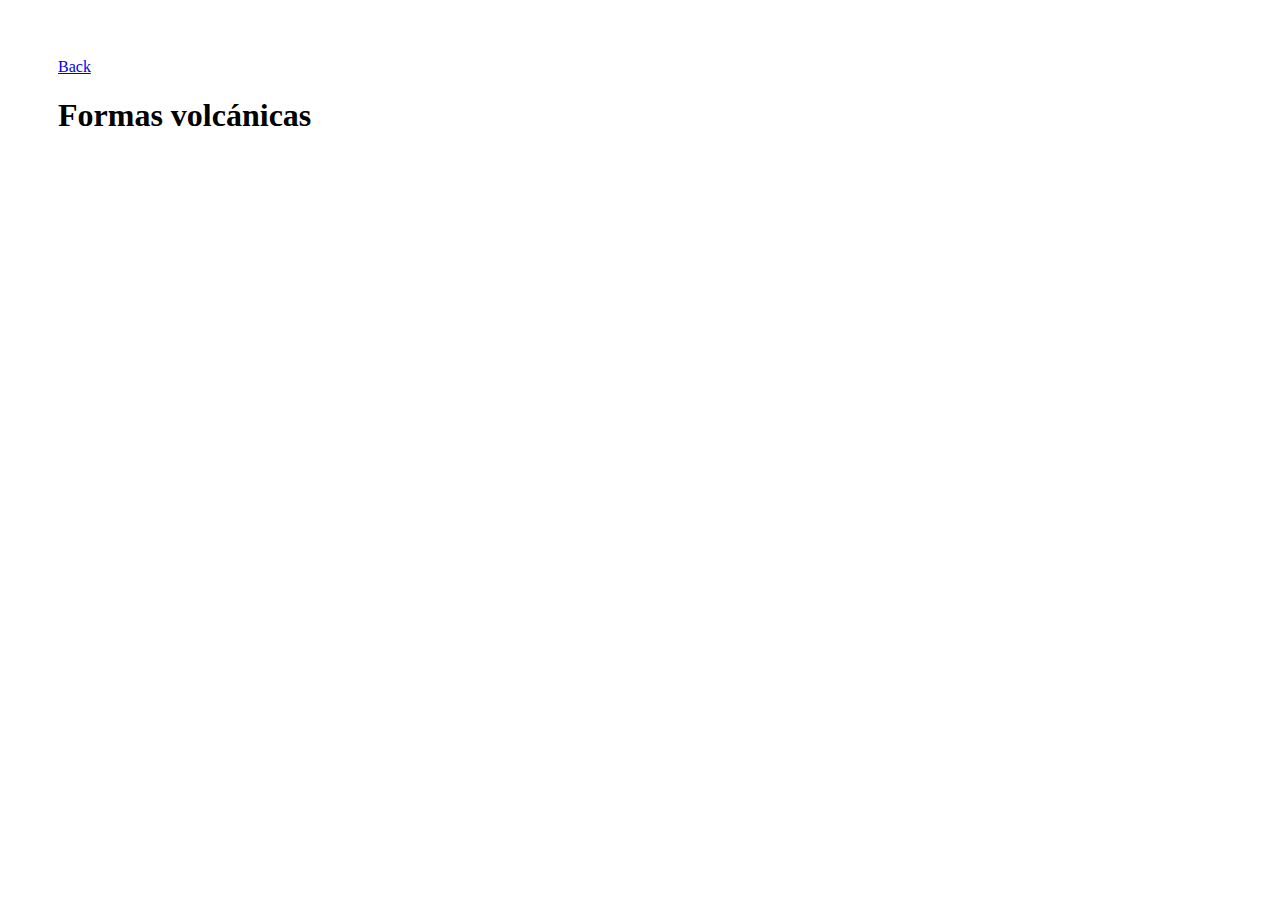
==== project/formas_volcanicas_relacionadas.html @ 85b9797c "Initial Project Upload" ====
<!DOCTYPE html>
<html lang="es">

<style>
    .general {
        padding: 50px;
    }
</style>

    <head class="general">
        <title>Volcanes Pablo Lario</title>
    </head>
    <body class="general">
        <a href="index.html">Back</a>
        <h1>Formas volcánicas</h1>
    </body>
</html>
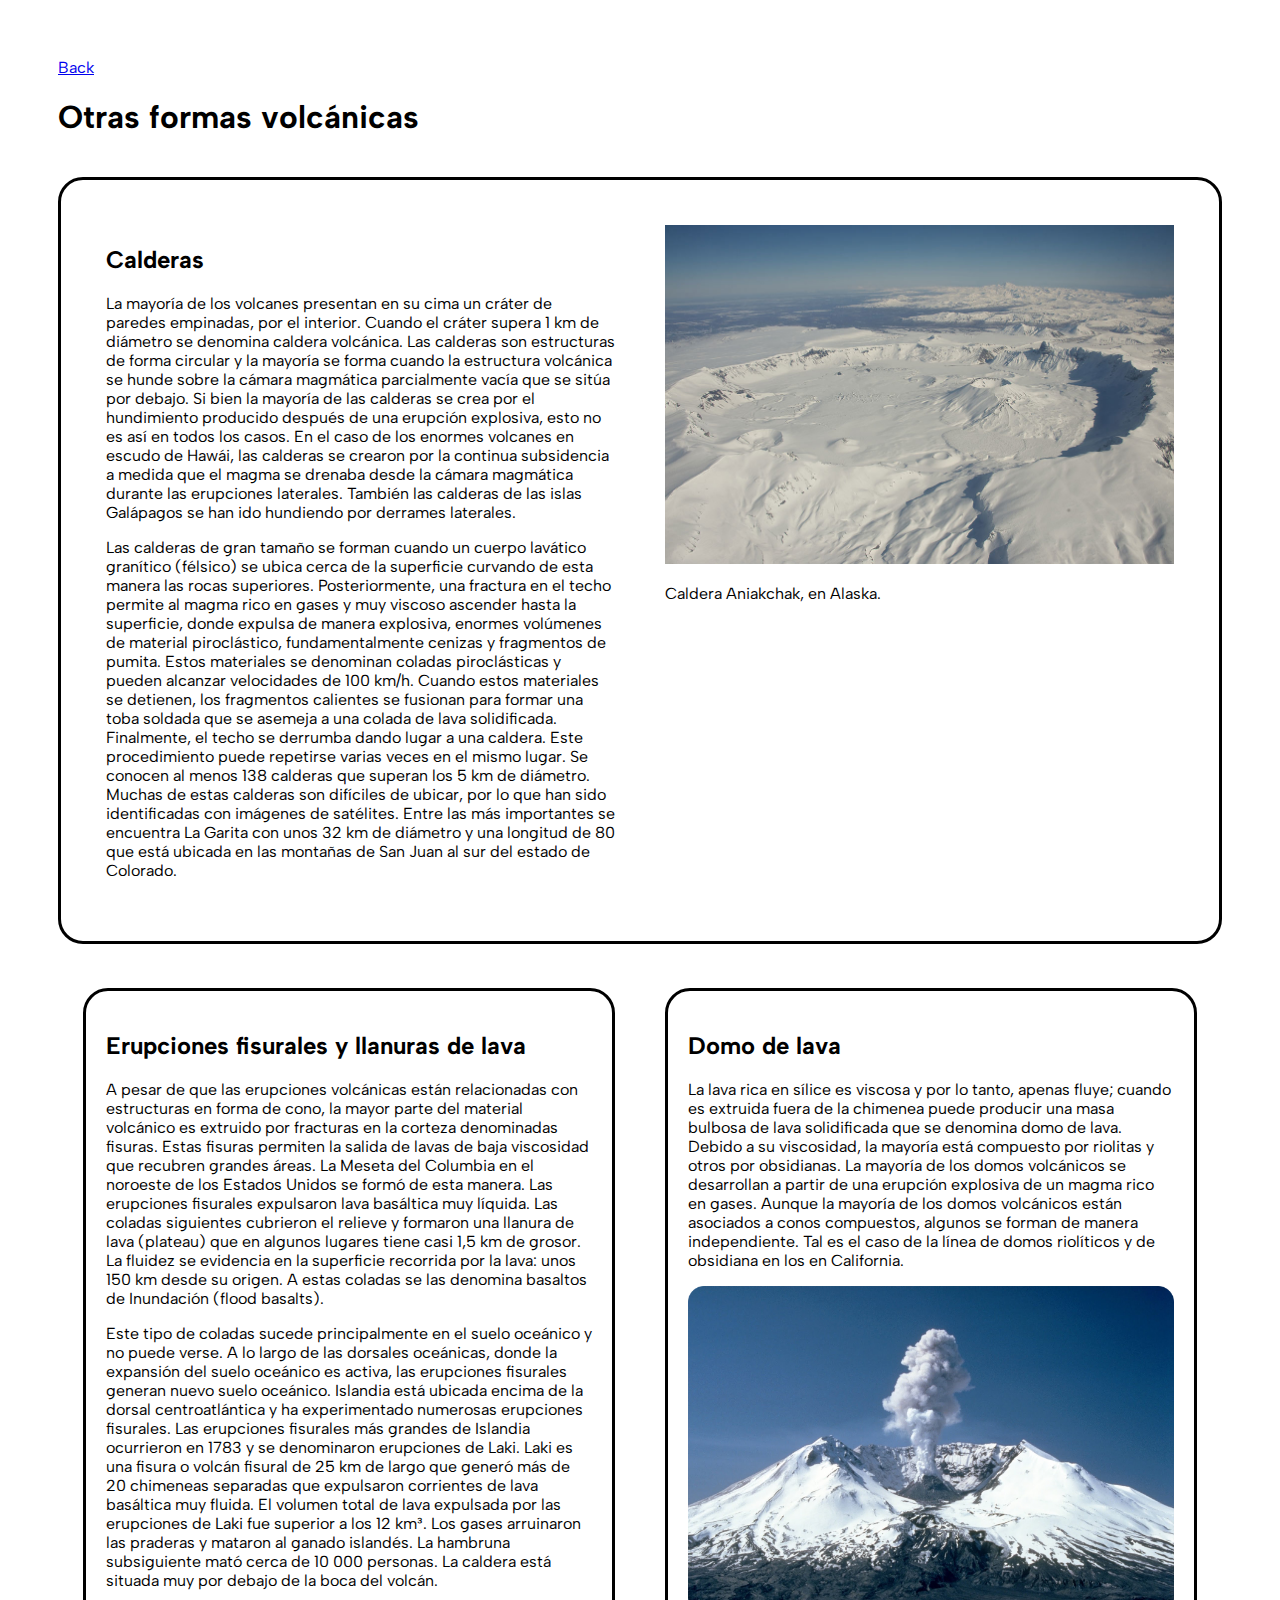
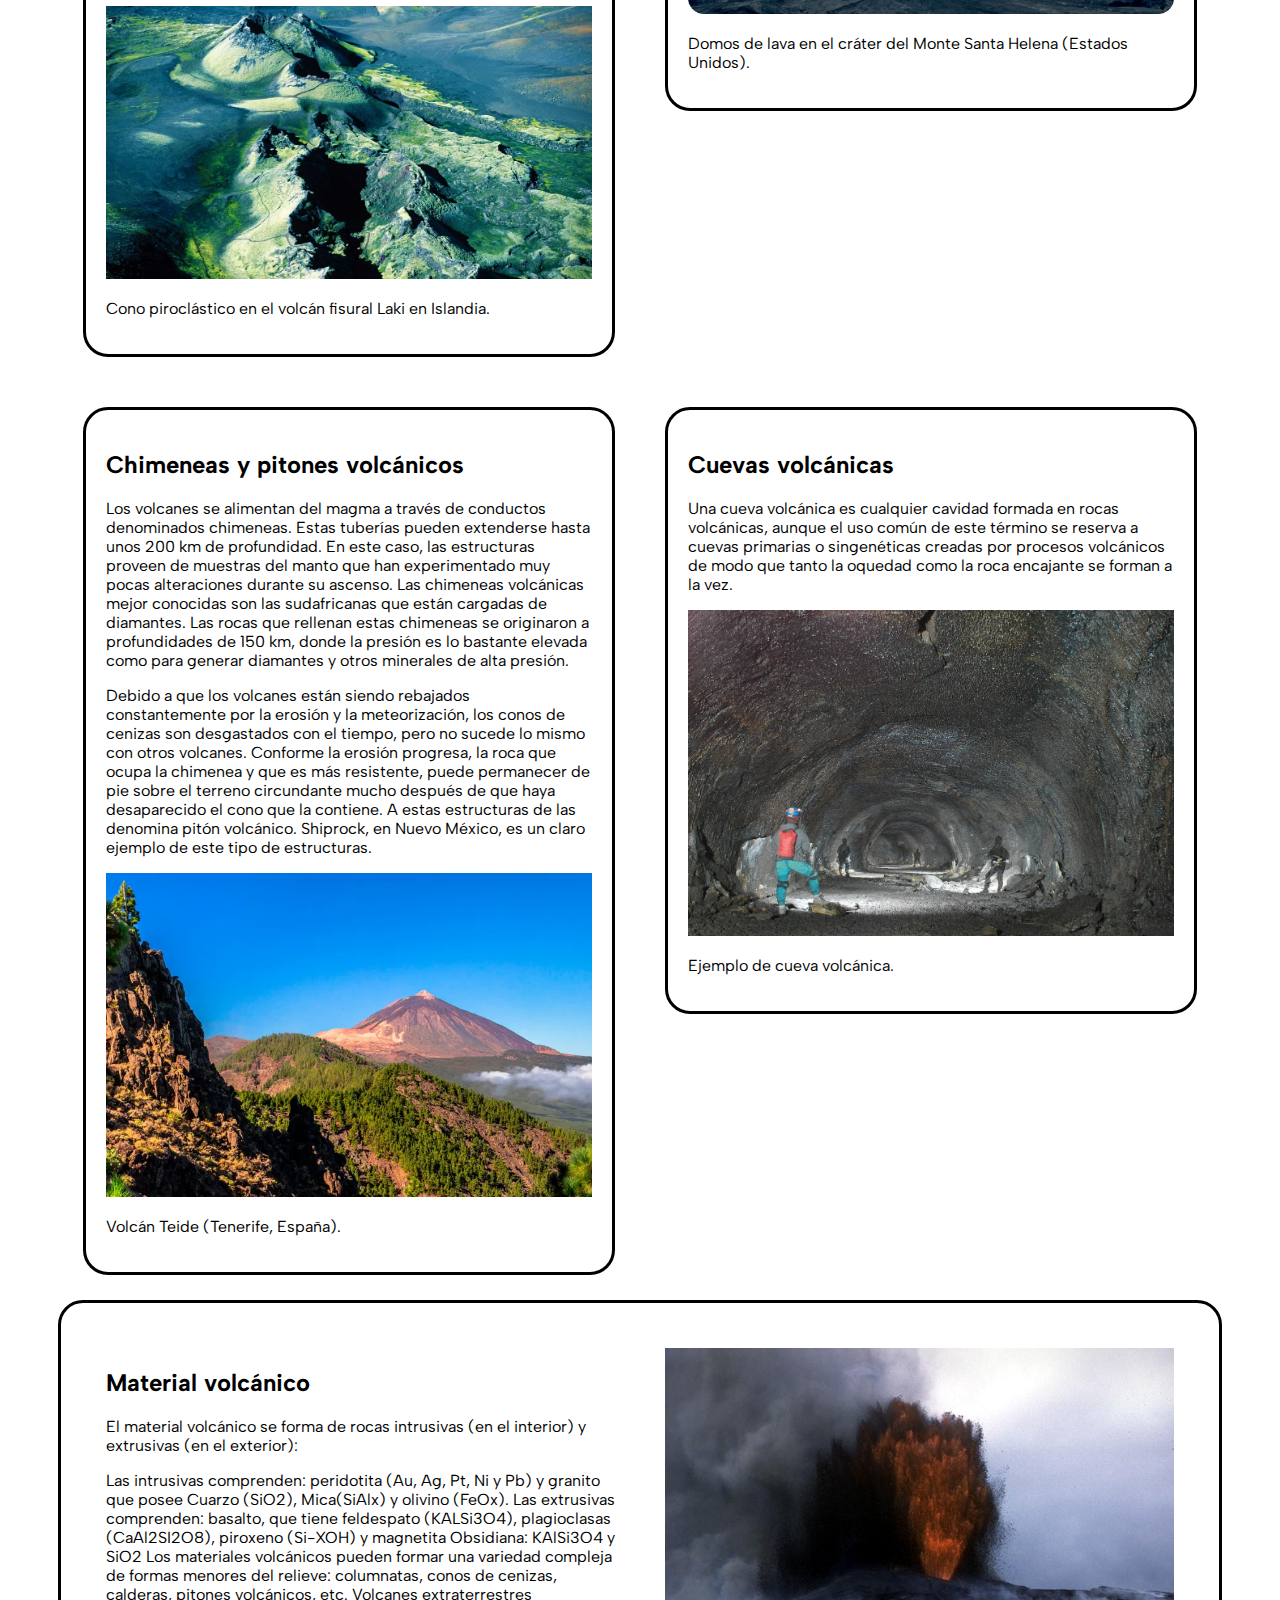
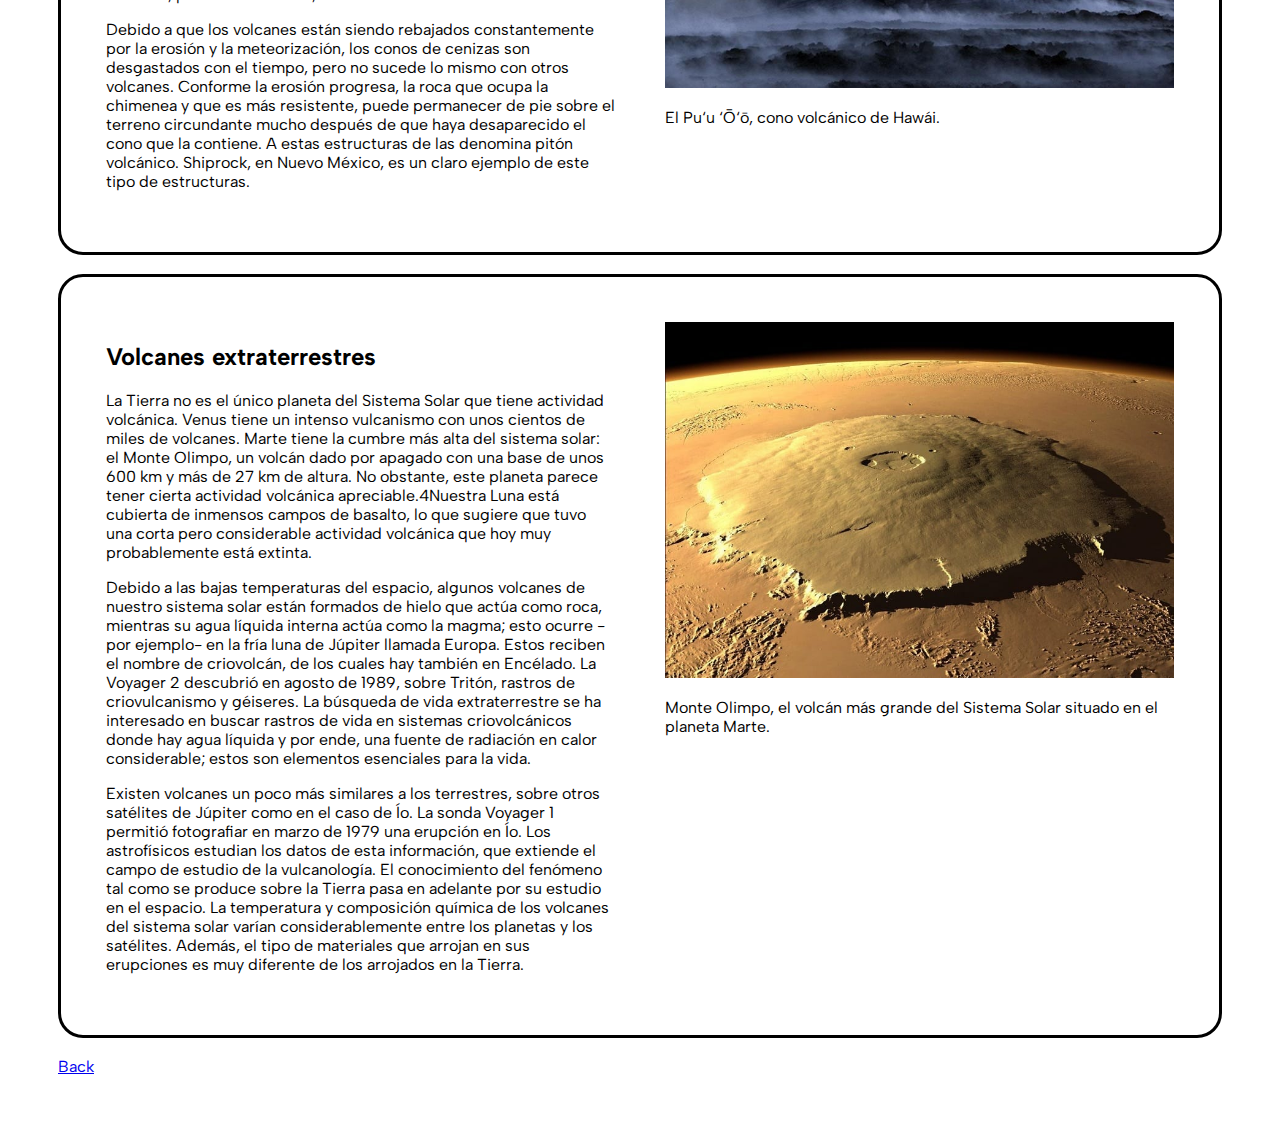
==== commit 9d5fce8c: "Adding borders and finishing" ====
--- a/project/formas_volcanicas_relacionadas.html
+++ b/project/formas_volcanicas_relacionadas.html
@@ -1,9 +1,47 @@
 <!DOCTYPE html>
 <html lang="es">
+<link href='https://fonts.googleapis.com/css?family=Albert Sans' rel='stylesheet'>
+<style>
 
-<style>
+    body {
+        font-family: 'Albert Sans';
+    }
+
+    * {
+        box-sizing: border-box;
+    }
+
+    .roundedSection {
+        border-style: solid;
+        border-radius: 25px;
+        padding: 20px;
+        width: 100%;
+        height: 100%;
+    }
+    
     .general {
         padding: 50px;
+    }
+
+    /* Creamos dos columnas */
+    .columnTwo {
+        float: left;
+        width: 50%;
+        padding: 25px;
+    }
+
+    /* Creamos tres columnas */
+    .columnThree {
+        float: left;
+        width: 33.33%;
+        padding: 25px;
+    }
+    
+    /* Eliminamos los floats después de las columnas */
+    .row:after {
+        content: "";
+        display: table;
+        clear: both;
     }
 </style>
 
@@ -12,6 +50,147 @@
     </head>
     <body class="general">
         <a href="index.html">Back</a>
-        <h1>Formas volcánicas</h1>
+        <h1>Otras formas volcánicas</h1>  
+        <br>
+        <section  class="roundedSection">
+            <div class="row">
+                <div class="columnTwo">
+                    <h2>Calderas</h2>
+                <p>
+                    La mayoría de los volcanes presentan en su cima un cráter de paredes empinadas, por el interior. Cuando el cráter supera 1 km de diámetro se denomina caldera volcánica.
+
+                    Las calderas son estructuras de forma circular y la mayoría se forma cuando la estructura volcánica se hunde sobre la cámara magmática parcialmente vacía que se sitúa por debajo. Si bien la mayoría de las calderas se crea por el hundimiento producido después de una erupción explosiva, esto no es así en todos los casos.
+                    
+                    En el caso de los enormes volcanes en escudo de Hawái, las calderas se crearon por la continua subsidencia a medida que el magma se drenaba desde la cámara magmática durante las erupciones laterales. También las calderas de las islas Galápagos se han ido hundiendo por derrames laterales.
+                </p>  
+                <p>
+                    Las calderas de gran tamaño se forman cuando un cuerpo lavático granítico (félsico) se ubica cerca de la superficie curvando de esta manera las rocas superiores. Posteriormente, una fractura en el techo permite al magma rico en gases y muy viscoso ascender hasta la superficie, donde expulsa de manera explosiva, enormes volúmenes de material piroclástico, fundamentalmente cenizas y fragmentos de pumita. Estos materiales se denominan coladas piroclásticas y pueden alcanzar velocidades de 100 km/h. Cuando estos materiales se detienen, los fragmentos calientes se fusionan para formar una toba soldada que se asemeja a una colada de lava solidificada. Finalmente, el techo se derrumba dando lugar a una caldera. Este procedimiento puede repetirse varias veces en el mismo lugar.
+                    
+                    Se conocen al menos 138 calderas que superan los 5 km de diámetro. Muchas de estas calderas son difíciles de ubicar, por lo que han sido identificadas con imágenes de satélites. Entre las más importantes se encuentra La Garita con unos 32 km de diámetro y una longitud de 80 que está ubicada en las montañas de San Juan al sur del estado de Colorado.
+                </p>
+                </div>
+                <div class="columnTwo">
+                    <img src="images/caldera_1.jpg" style="width:100%;height:100%">
+                    <p>Caldera Aniakchak, en Alaska.</p>
+                </div>
+            </div>
+        </section>
+        <br>
+        <section>
+            <div class="row">
+                <div class="columnTwo">
+                    <section class="roundedSection">
+                        <h2>Erupciones fisurales y llanuras de lava</h2>
+                        <p>
+                            A pesar de que las erupciones volcánicas están relacionadas con estructuras en forma de cono, la mayor parte del material volcánico es extruido por fracturas en la corteza denominadas fisuras. Estas fisuras permiten la salida de lavas de baja viscosidad que recubren grandes áreas. La Meseta del Columbia en el noroeste de los Estados Unidos se formó de esta manera. Las erupciones fisurales expulsaron lava basáltica muy líquida. Las coladas siguientes cubrieron el relieve y formaron una llanura de lava (plateau) que en algunos lugares tiene casi 1,5 km de grosor. La fluidez se evidencia en la superficie recorrida por la lava: unos 150 km desde su origen. A estas coladas se las denomina basaltos de Inundación (flood basalts).
+                        </p>
+                        <p>
+                            Este tipo de coladas sucede principalmente en el suelo oceánico y no puede verse. A lo largo de las dorsales oceánicas, donde la expansión del suelo oceánico es activa, las erupciones fisurales generan nuevo suelo oceánico. Islandia está ubicada encima de la dorsal centroatlántica y ha experimentado numerosas erupciones fisurales. Las erupciones fisurales más grandes de Islandia ocurrieron en 1783 y se denominaron erupciones de Laki. Laki es una fisura o volcán fisural de 25 km de largo que generó más de 20 chimeneas separadas que expulsaron corrientes de lava basáltica muy fluida. El volumen total de lava expulsada por las erupciones de Laki fue superior a los 12 km³. Los gases arruinaron las praderas y mataron al ganado islandés. La hambruna subsiguiente mató cerca de 10 000 personas. La caldera está situada muy por debajo de la boca del volcán.
+                        </p>
+                        <img src="images/cono_piroclástico.jpg " style="width:100%;height:100%">
+                        <p>
+                            Cono piroclástico en el volcán fisural Laki en Islandia.
+                        </p>
+                    </section>
+                </div>
+                <div class="columnTwo">
+                    <section class="roundedSection">
+                        <h2>Domo de lava</h2>
+                        <p>
+                            La lava rica en sílice es viscosa y por lo tanto, apenas fluye; cuando es extruida fuera de la chimenea puede producir una masa bulbosa de lava solidificada que se denomina domo de lava. Debido a su viscosidad, la mayoría está compuesto por riolitas y otros por obsidianas. La mayoría de los domos volcánicos se desarrollan a partir de una erupción explosiva de un magma rico en gases.
+                            Aunque la mayoría de los domos volcánicos están asociados a conos compuestos, algunos se forman de manera independiente. Tal es el caso de la línea de domos riolíticos y de obsidiana en los en California.
+                        </p>
+                        <img src="images/domo_lava_santa_helena.jpg" style="width:100%;height:100%">
+                        <p>
+                            Domos de lava en el cráter del Monte Santa Helena (Estados Unidos).
+                        </p>
+                    </section>
+                </div>
+            </div>
+        </section>
+        <section>
+            <div class="row">
+                <div class="columnTwo">
+                    <section class="roundedSection">
+                        <h2>Chimeneas y pitones volcánicos</h2>
+                        <p>
+                            Los volcanes se alimentan del magma a través de conductos denominados chimeneas. Estas tuberías pueden extenderse hasta unos 200 km de profundidad. En este caso, las estructuras proveen de muestras del manto que han experimentado muy pocas alteraciones durante su ascenso.
+                            Las chimeneas volcánicas mejor conocidas son las sudafricanas que están cargadas de diamantes. Las rocas que rellenan estas chimeneas se originaron a profundidades de 150 km, donde la presión es lo bastante elevada como para generar diamantes y otros minerales de alta presión.
+                        </p>
+                        <p>
+                            Debido a que los volcanes están siendo rebajados constantemente por la erosión y la meteorización, los conos de cenizas son desgastados con el tiempo, pero no sucede lo mismo con otros volcanes. Conforme la erosión progresa, la roca que ocupa la chimenea y que es más resistente, puede permanecer de pie sobre el terreno circundante mucho después de que haya desaparecido el cono que la contiene. A estas estructuras de las denomina pitón volcánico. Shiprock, en Nuevo México, es un claro ejemplo de este tipo de estructuras.
+                        </p>
+                        <img src="images/teide.jpg " style="width:100%;height:100%">
+                        <p>
+                            Volcán Teide (Tenerife, España).
+                        </p>
+                    </section>
+                </div>
+                <div class="columnTwo">
+                    <section class="roundedSection">
+                        <h2>Cuevas volcánicas</h2>
+                        <p>
+                            Una cueva volcánica es cualquier cavidad formada en rocas volcánicas, aunque el uso común de este término se reserva a cuevas primarias o singenéticas creadas por procesos volcánicos de modo que tanto la oquedad como la roca encajante se forman a la vez.
+                        </p>
+                        <img src="images/cueva_volcánica.jpg" style="width:100%;height:100%">
+                        <p>Ejemplo de cueva volcánica.</p>
+                    </section>
+                </div>
+            </div>
+        </section>
+        <section class="roundedSection">
+            <div class="row">
+                <div class="columnTwo">
+                    <h2>Material volcánico</h2>
+                    <p>
+                        El material volcánico se forma de rocas intrusivas (en el interior) y extrusivas (en el exterior):
+                    </p>
+                    <p>
+                        Las intrusivas comprenden: peridotita (Au, Ag, Pt, Ni y Pb) y granito que posee Cuarzo (SiO2), Mica(SiAlx) y olivino (FeOx).
+                        Las extrusivas comprenden: basalto, que tiene feldespato (KALSi3O4), plagioclasas (CaAl2SI2O8), piroxeno (Si-XOH) y magnetita Obsidiana: KAlSi3O4 y SiO2
+                        Los materiales volcánicos pueden formar una variedad compleja de formas menores del relieve: columnatas, conos de cenizas, calderas, pitones volcánicos, etc.
+                        Volcanes extraterrestres
+                    </p>
+                    <p>
+                        Debido a que los volcanes están siendo rebajados constantemente por la erosión y la meteorización, los conos de cenizas son desgastados con el tiempo, pero no sucede lo mismo con otros volcanes. Conforme la erosión progresa, la roca que ocupa la chimenea y que es más resistente, puede permanecer de pie sobre el terreno circundante mucho después de que haya desaparecido el cono que la contiene. A estas estructuras de las denomina pitón volcánico. Shiprock, en Nuevo México, es un claro ejemplo de este tipo de estructuras.
+                    </p>
+                </div>
+                <div class="columnTwo">
+                    <img src="images/cono_volcanico_hawai.jpg" style="width:100%;height:100%">
+                    <p>
+                        El Pu‘u ‘Ō‘ō, cono volcánico de Hawái.
+                    </p>
+                </div>
+            </div>
+        </section>
+        <br>
+        <section class="roundedSection">
+            <div class="row">
+                <div class="columnTwo">
+                    <h2>Volcanes extraterrestres</h2>
+                    <p>
+                        La Tierra no es el único planeta del Sistema Solar que tiene actividad volcánica. Venus tiene un intenso vulcanismo con unos cientos de miles de volcanes. Marte tiene la cumbre más alta del sistema solar: el Monte Olimpo, un volcán dado por apagado con una base de unos 600 km y más de 27 km de altura. No obstante, este planeta parece tener cierta actividad volcánica apreciable.4​
+
+                        Nuestra Luna está cubierta de inmensos campos de basalto, lo que sugiere que tuvo una corta pero considerable actividad volcánica que hoy muy probablemente está extinta.
+                    </p>
+                    <p>
+                        Debido a las bajas temperaturas del espacio, algunos volcanes de nuestro sistema solar están formados de hielo que actúa como roca, mientras su agua líquida interna actúa como la magma; esto ocurre -por ejemplo- en la fría luna de Júpiter llamada Europa. Estos reciben el nombre de criovolcán, de los cuales hay también en Encélado. La Voyager 2 descubrió en agosto de 1989, sobre Tritón, rastros de criovulcanismo y géiseres. La búsqueda de vida extraterrestre se ha interesado en buscar rastros de vida en sistemas criovolcánicos donde hay agua líquida y por ende, una fuente de radiación en calor considerable; estos son elementos esenciales para la vida.
+                    </p>
+                    <p>
+                        Existen volcanes un poco más similares a los terrestres, sobre otros satélites de Júpiter como en el caso de Ío. La sonda Voyager 1 permitió fotografiar en marzo de 1979 una erupción en Ío. Los astrofísicos estudian los datos de esta información, que extiende el campo de estudio de la vulcanología. El conocimiento del fenómeno tal como se produce sobre la Tierra pasa en adelante por su estudio en el espacio.
+                        
+                        La temperatura y composición química de los volcanes del sistema solar varían considerablemente entre los planetas y los satélites. Además, el tipo de materiales que arrojan en sus erupciones es muy diferente de los arrojados en la Tierra.</p>
+                    </p>
+                </div>
+                <div class="columnTwo">
+                    <img src="images/monte_olimpo.jpg" style="width:100%;height:100%">
+                    <p>
+                        Monte Olimpo, el volcán más grande del Sistema Solar situado en el planeta Marte.
+                    </p>
+                </div>
+            </div>
+        </section>
+        <br>
+        <a href="index.html">Back</a>
     </body>
 </html>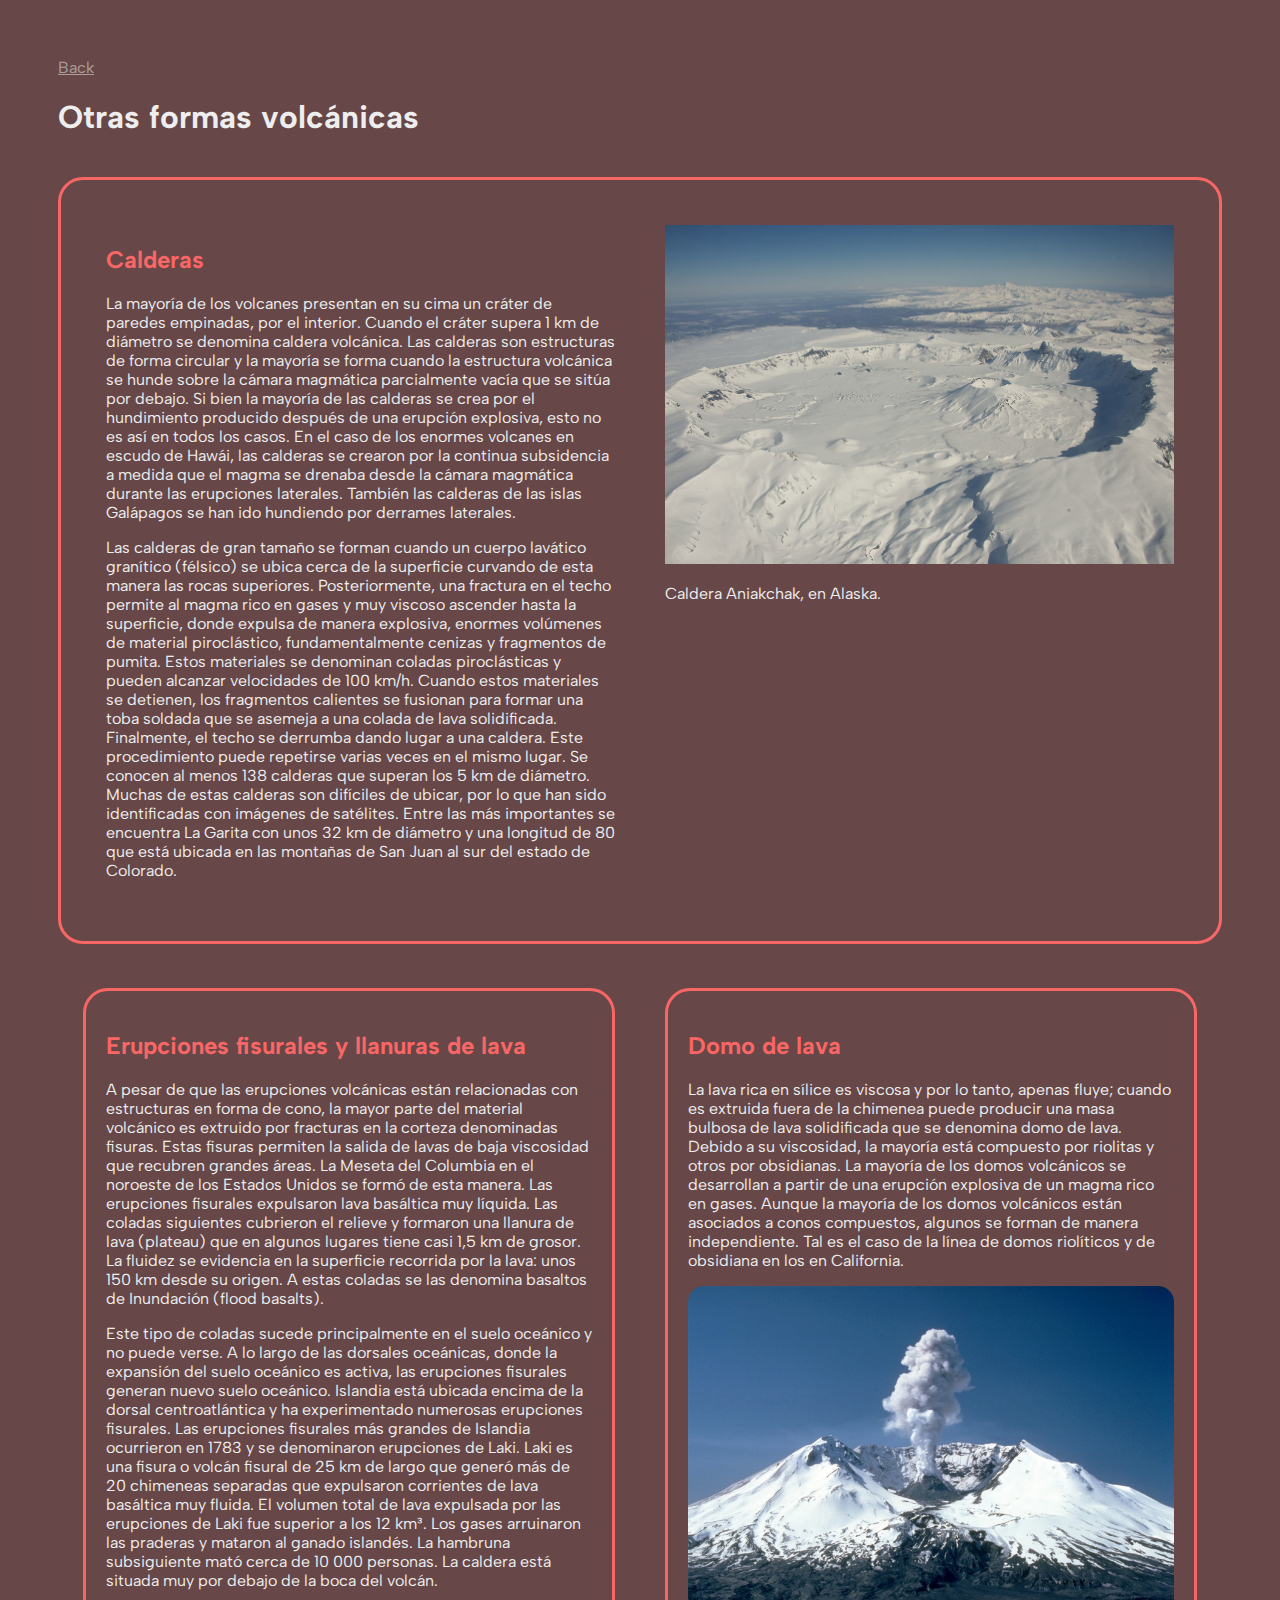
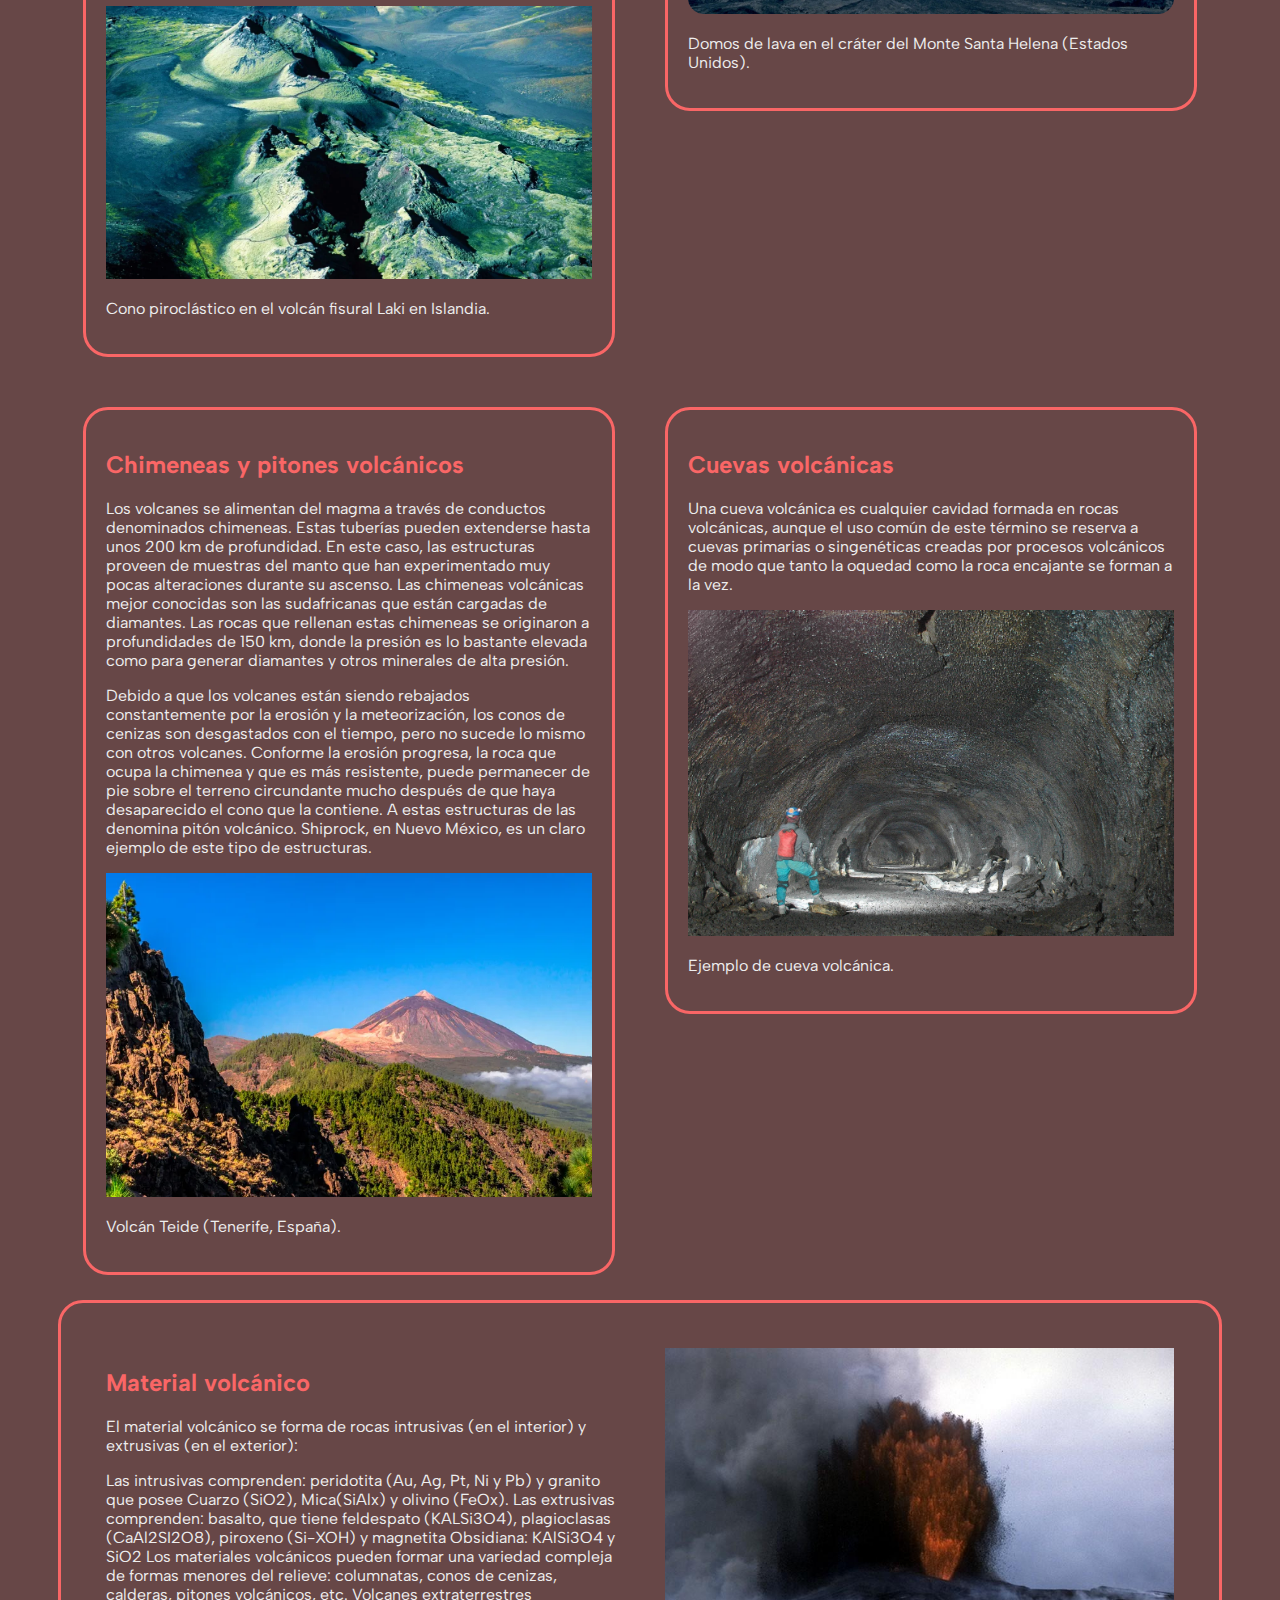
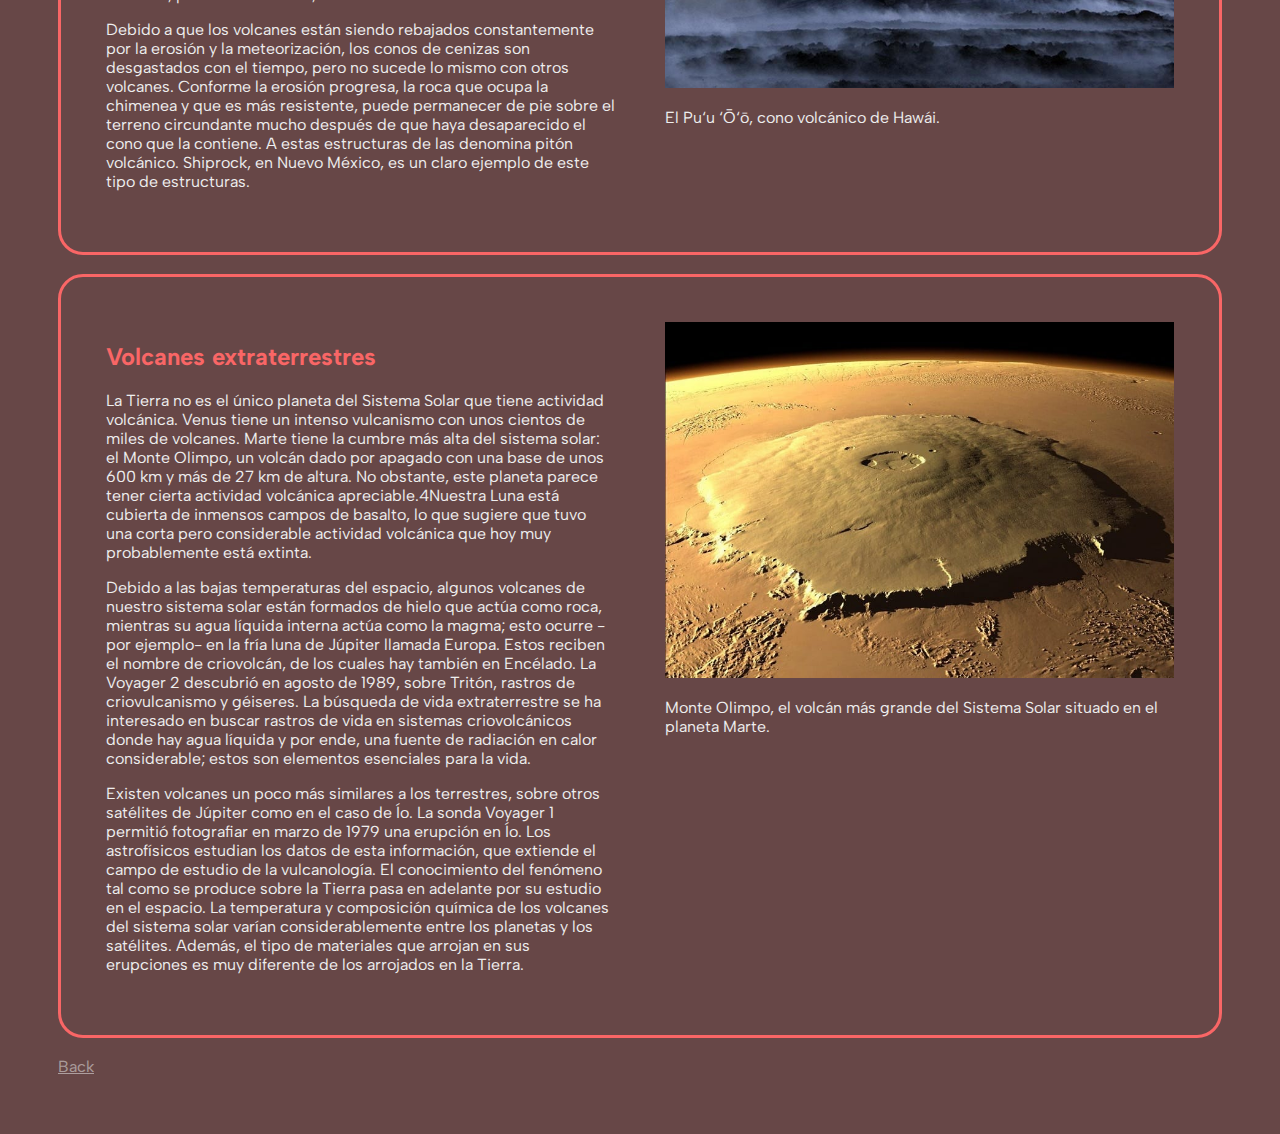
==== commit 1d4ad044: "Adding colors" ====
--- a/project/formas_volcanicas_relacionadas.html
+++ b/project/formas_volcanicas_relacionadas.html
@@ -5,6 +5,7 @@
 
     body {
         font-family: 'Albert Sans';
+        color: #EEEEEE;
     }
 
     * {
@@ -17,10 +18,12 @@
         padding: 20px;
         width: 100%;
         height: 100%;
+        color:  #F96666;
     }
     
     .general {
         padding: 50px;
+        background-color: #674747;
     }
 
     /* Creamos dos columnas */
@@ -49,21 +52,21 @@
         <title>Volcanes Pablo Lario</title>
     </head>
     <body class="general">
-        <a href="index.html">Back</a>
+        <a href="index.html" style="color:#eeeeee85">Back</a>
         <h1>Otras formas volcánicas</h1>  
         <br>
         <section  class="roundedSection">
             <div class="row">
                 <div class="columnTwo">
-                    <h2>Calderas</h2>
-                <p>
+                <h2>Calderas</h2>
+                <p style="color:#EEEEEE">
                     La mayoría de los volcanes presentan en su cima un cráter de paredes empinadas, por el interior. Cuando el cráter supera 1 km de diámetro se denomina caldera volcánica.
 
                     Las calderas son estructuras de forma circular y la mayoría se forma cuando la estructura volcánica se hunde sobre la cámara magmática parcialmente vacía que se sitúa por debajo. Si bien la mayoría de las calderas se crea por el hundimiento producido después de una erupción explosiva, esto no es así en todos los casos.
                     
                     En el caso de los enormes volcanes en escudo de Hawái, las calderas se crearon por la continua subsidencia a medida que el magma se drenaba desde la cámara magmática durante las erupciones laterales. También las calderas de las islas Galápagos se han ido hundiendo por derrames laterales.
                 </p>  
-                <p>
+                <p style="color:#EEEEEE">
                     Las calderas de gran tamaño se forman cuando un cuerpo lavático granítico (félsico) se ubica cerca de la superficie curvando de esta manera las rocas superiores. Posteriormente, una fractura en el techo permite al magma rico en gases y muy viscoso ascender hasta la superficie, donde expulsa de manera explosiva, enormes volúmenes de material piroclástico, fundamentalmente cenizas y fragmentos de pumita. Estos materiales se denominan coladas piroclásticas y pueden alcanzar velocidades de 100 km/h. Cuando estos materiales se detienen, los fragmentos calientes se fusionan para formar una toba soldada que se asemeja a una colada de lava solidificada. Finalmente, el techo se derrumba dando lugar a una caldera. Este procedimiento puede repetirse varias veces en el mismo lugar.
                     
                     Se conocen al menos 138 calderas que superan los 5 km de diámetro. Muchas de estas calderas son difíciles de ubicar, por lo que han sido identificadas con imágenes de satélites. Entre las más importantes se encuentra La Garita con unos 32 km de diámetro y una longitud de 80 que está ubicada en las montañas de San Juan al sur del estado de Colorado.
@@ -71,7 +74,7 @@
                 </div>
                 <div class="columnTwo">
                     <img src="images/caldera_1.jpg" style="width:100%;height:100%">
-                    <p>Caldera Aniakchak, en Alaska.</p>
+                    <p style="color:#EEEEEE">Caldera Aniakchak, en Alaska.</p>
                 </div>
             </div>
         </section>
@@ -81,14 +84,14 @@
                 <div class="columnTwo">
                     <section class="roundedSection">
                         <h2>Erupciones fisurales y llanuras de lava</h2>
-                        <p>
+                        <p style="color:#EEEEEE">
                             A pesar de que las erupciones volcánicas están relacionadas con estructuras en forma de cono, la mayor parte del material volcánico es extruido por fracturas en la corteza denominadas fisuras. Estas fisuras permiten la salida de lavas de baja viscosidad que recubren grandes áreas. La Meseta del Columbia en el noroeste de los Estados Unidos se formó de esta manera. Las erupciones fisurales expulsaron lava basáltica muy líquida. Las coladas siguientes cubrieron el relieve y formaron una llanura de lava (plateau) que en algunos lugares tiene casi 1,5 km de grosor. La fluidez se evidencia en la superficie recorrida por la lava: unos 150 km desde su origen. A estas coladas se las denomina basaltos de Inundación (flood basalts).
                         </p>
-                        <p>
+                        <p style="color:#EEEEEE">
                             Este tipo de coladas sucede principalmente en el suelo oceánico y no puede verse. A lo largo de las dorsales oceánicas, donde la expansión del suelo oceánico es activa, las erupciones fisurales generan nuevo suelo oceánico. Islandia está ubicada encima de la dorsal centroatlántica y ha experimentado numerosas erupciones fisurales. Las erupciones fisurales más grandes de Islandia ocurrieron en 1783 y se denominaron erupciones de Laki. Laki es una fisura o volcán fisural de 25 km de largo que generó más de 20 chimeneas separadas que expulsaron corrientes de lava basáltica muy fluida. El volumen total de lava expulsada por las erupciones de Laki fue superior a los 12 km³. Los gases arruinaron las praderas y mataron al ganado islandés. La hambruna subsiguiente mató cerca de 10 000 personas. La caldera está situada muy por debajo de la boca del volcán.
                         </p>
                         <img src="images/cono_piroclástico.jpg " style="width:100%;height:100%">
-                        <p>
+                        <p style="color:#EEEEEE">
                             Cono piroclástico en el volcán fisural Laki en Islandia.
                         </p>
                     </section>
@@ -96,12 +99,12 @@
                 <div class="columnTwo">
                     <section class="roundedSection">
                         <h2>Domo de lava</h2>
-                        <p>
+                        <p style="color:#EEEEEE">
                             La lava rica en sílice es viscosa y por lo tanto, apenas fluye; cuando es extruida fuera de la chimenea puede producir una masa bulbosa de lava solidificada que se denomina domo de lava. Debido a su viscosidad, la mayoría está compuesto por riolitas y otros por obsidianas. La mayoría de los domos volcánicos se desarrollan a partir de una erupción explosiva de un magma rico en gases.
                             Aunque la mayoría de los domos volcánicos están asociados a conos compuestos, algunos se forman de manera independiente. Tal es el caso de la línea de domos riolíticos y de obsidiana en los en California.
                         </p>
                         <img src="images/domo_lava_santa_helena.jpg" style="width:100%;height:100%">
-                        <p>
+                        <p style="color:#EEEEEE">
                             Domos de lava en el cráter del Monte Santa Helena (Estados Unidos).
                         </p>
                     </section>
@@ -113,15 +116,15 @@
                 <div class="columnTwo">
                     <section class="roundedSection">
                         <h2>Chimeneas y pitones volcánicos</h2>
-                        <p>
+                        <p style="color:#EEEEEE">
                             Los volcanes se alimentan del magma a través de conductos denominados chimeneas. Estas tuberías pueden extenderse hasta unos 200 km de profundidad. En este caso, las estructuras proveen de muestras del manto que han experimentado muy pocas alteraciones durante su ascenso.
                             Las chimeneas volcánicas mejor conocidas son las sudafricanas que están cargadas de diamantes. Las rocas que rellenan estas chimeneas se originaron a profundidades de 150 km, donde la presión es lo bastante elevada como para generar diamantes y otros minerales de alta presión.
                         </p>
-                        <p>
+                        <p style="color:#EEEEEE">
                             Debido a que los volcanes están siendo rebajados constantemente por la erosión y la meteorización, los conos de cenizas son desgastados con el tiempo, pero no sucede lo mismo con otros volcanes. Conforme la erosión progresa, la roca que ocupa la chimenea y que es más resistente, puede permanecer de pie sobre el terreno circundante mucho después de que haya desaparecido el cono que la contiene. A estas estructuras de las denomina pitón volcánico. Shiprock, en Nuevo México, es un claro ejemplo de este tipo de estructuras.
                         </p>
                         <img src="images/teide.jpg " style="width:100%;height:100%">
-                        <p>
+                        <p style="color:#EEEEEE">
                             Volcán Teide (Tenerife, España).
                         </p>
                     </section>
@@ -129,11 +132,11 @@
                 <div class="columnTwo">
                     <section class="roundedSection">
                         <h2>Cuevas volcánicas</h2>
-                        <p>
+                        <p style="color:#EEEEEE">
                             Una cueva volcánica es cualquier cavidad formada en rocas volcánicas, aunque el uso común de este término se reserva a cuevas primarias o singenéticas creadas por procesos volcánicos de modo que tanto la oquedad como la roca encajante se forman a la vez.
                         </p>
                         <img src="images/cueva_volcánica.jpg" style="width:100%;height:100%">
-                        <p>Ejemplo de cueva volcánica.</p>
+                        <p style="color:#EEEEEE">Ejemplo de cueva volcánica.</p>
                     </section>
                 </div>
             </div>
@@ -142,22 +145,22 @@
             <div class="row">
                 <div class="columnTwo">
                     <h2>Material volcánico</h2>
-                    <p>
+                    <p style="color:#EEEEEE">
                         El material volcánico se forma de rocas intrusivas (en el interior) y extrusivas (en el exterior):
                     </p>
-                    <p>
+                    <p style="color:#EEEEEE">
                         Las intrusivas comprenden: peridotita (Au, Ag, Pt, Ni y Pb) y granito que posee Cuarzo (SiO2), Mica(SiAlx) y olivino (FeOx).
                         Las extrusivas comprenden: basalto, que tiene feldespato (KALSi3O4), plagioclasas (CaAl2SI2O8), piroxeno (Si-XOH) y magnetita Obsidiana: KAlSi3O4 y SiO2
                         Los materiales volcánicos pueden formar una variedad compleja de formas menores del relieve: columnatas, conos de cenizas, calderas, pitones volcánicos, etc.
                         Volcanes extraterrestres
                     </p>
-                    <p>
+                    <p style="color:#EEEEEE">
                         Debido a que los volcanes están siendo rebajados constantemente por la erosión y la meteorización, los conos de cenizas son desgastados con el tiempo, pero no sucede lo mismo con otros volcanes. Conforme la erosión progresa, la roca que ocupa la chimenea y que es más resistente, puede permanecer de pie sobre el terreno circundante mucho después de que haya desaparecido el cono que la contiene. A estas estructuras de las denomina pitón volcánico. Shiprock, en Nuevo México, es un claro ejemplo de este tipo de estructuras.
                     </p>
                 </div>
                 <div class="columnTwo">
                     <img src="images/cono_volcanico_hawai.jpg" style="width:100%;height:100%">
-                    <p>
+                    <p style="color:#EEEEEE">
                         El Pu‘u ‘Ō‘ō, cono volcánico de Hawái.
                     </p>
                 </div>
@@ -168,15 +171,15 @@
             <div class="row">
                 <div class="columnTwo">
                     <h2>Volcanes extraterrestres</h2>
-                    <p>
+                    <p style="color:#EEEEEE">
                         La Tierra no es el único planeta del Sistema Solar que tiene actividad volcánica. Venus tiene un intenso vulcanismo con unos cientos de miles de volcanes. Marte tiene la cumbre más alta del sistema solar: el Monte Olimpo, un volcán dado por apagado con una base de unos 600 km y más de 27 km de altura. No obstante, este planeta parece tener cierta actividad volcánica apreciable.4​
 
                         Nuestra Luna está cubierta de inmensos campos de basalto, lo que sugiere que tuvo una corta pero considerable actividad volcánica que hoy muy probablemente está extinta.
                     </p>
-                    <p>
+                    <p style="color:#EEEEEE">
                         Debido a las bajas temperaturas del espacio, algunos volcanes de nuestro sistema solar están formados de hielo que actúa como roca, mientras su agua líquida interna actúa como la magma; esto ocurre -por ejemplo- en la fría luna de Júpiter llamada Europa. Estos reciben el nombre de criovolcán, de los cuales hay también en Encélado. La Voyager 2 descubrió en agosto de 1989, sobre Tritón, rastros de criovulcanismo y géiseres. La búsqueda de vida extraterrestre se ha interesado en buscar rastros de vida en sistemas criovolcánicos donde hay agua líquida y por ende, una fuente de radiación en calor considerable; estos son elementos esenciales para la vida.
                     </p>
-                    <p>
+                    <p style="color:#EEEEEE">
                         Existen volcanes un poco más similares a los terrestres, sobre otros satélites de Júpiter como en el caso de Ío. La sonda Voyager 1 permitió fotografiar en marzo de 1979 una erupción en Ío. Los astrofísicos estudian los datos de esta información, que extiende el campo de estudio de la vulcanología. El conocimiento del fenómeno tal como se produce sobre la Tierra pasa en adelante por su estudio en el espacio.
                         
                         La temperatura y composición química de los volcanes del sistema solar varían considerablemente entre los planetas y los satélites. Además, el tipo de materiales que arrojan en sus erupciones es muy diferente de los arrojados en la Tierra.</p>
@@ -184,13 +187,13 @@
                 </div>
                 <div class="columnTwo">
                     <img src="images/monte_olimpo.jpg" style="width:100%;height:100%">
-                    <p>
+                    <p style="color:#EEEEEE">
                         Monte Olimpo, el volcán más grande del Sistema Solar situado en el planeta Marte.
                     </p>
                 </div>
             </div>
         </section>
         <br>
-        <a href="index.html">Back</a>
+        <a href="index.html" style="color:#eeeeee85">Back</a>
     </body>
 </html>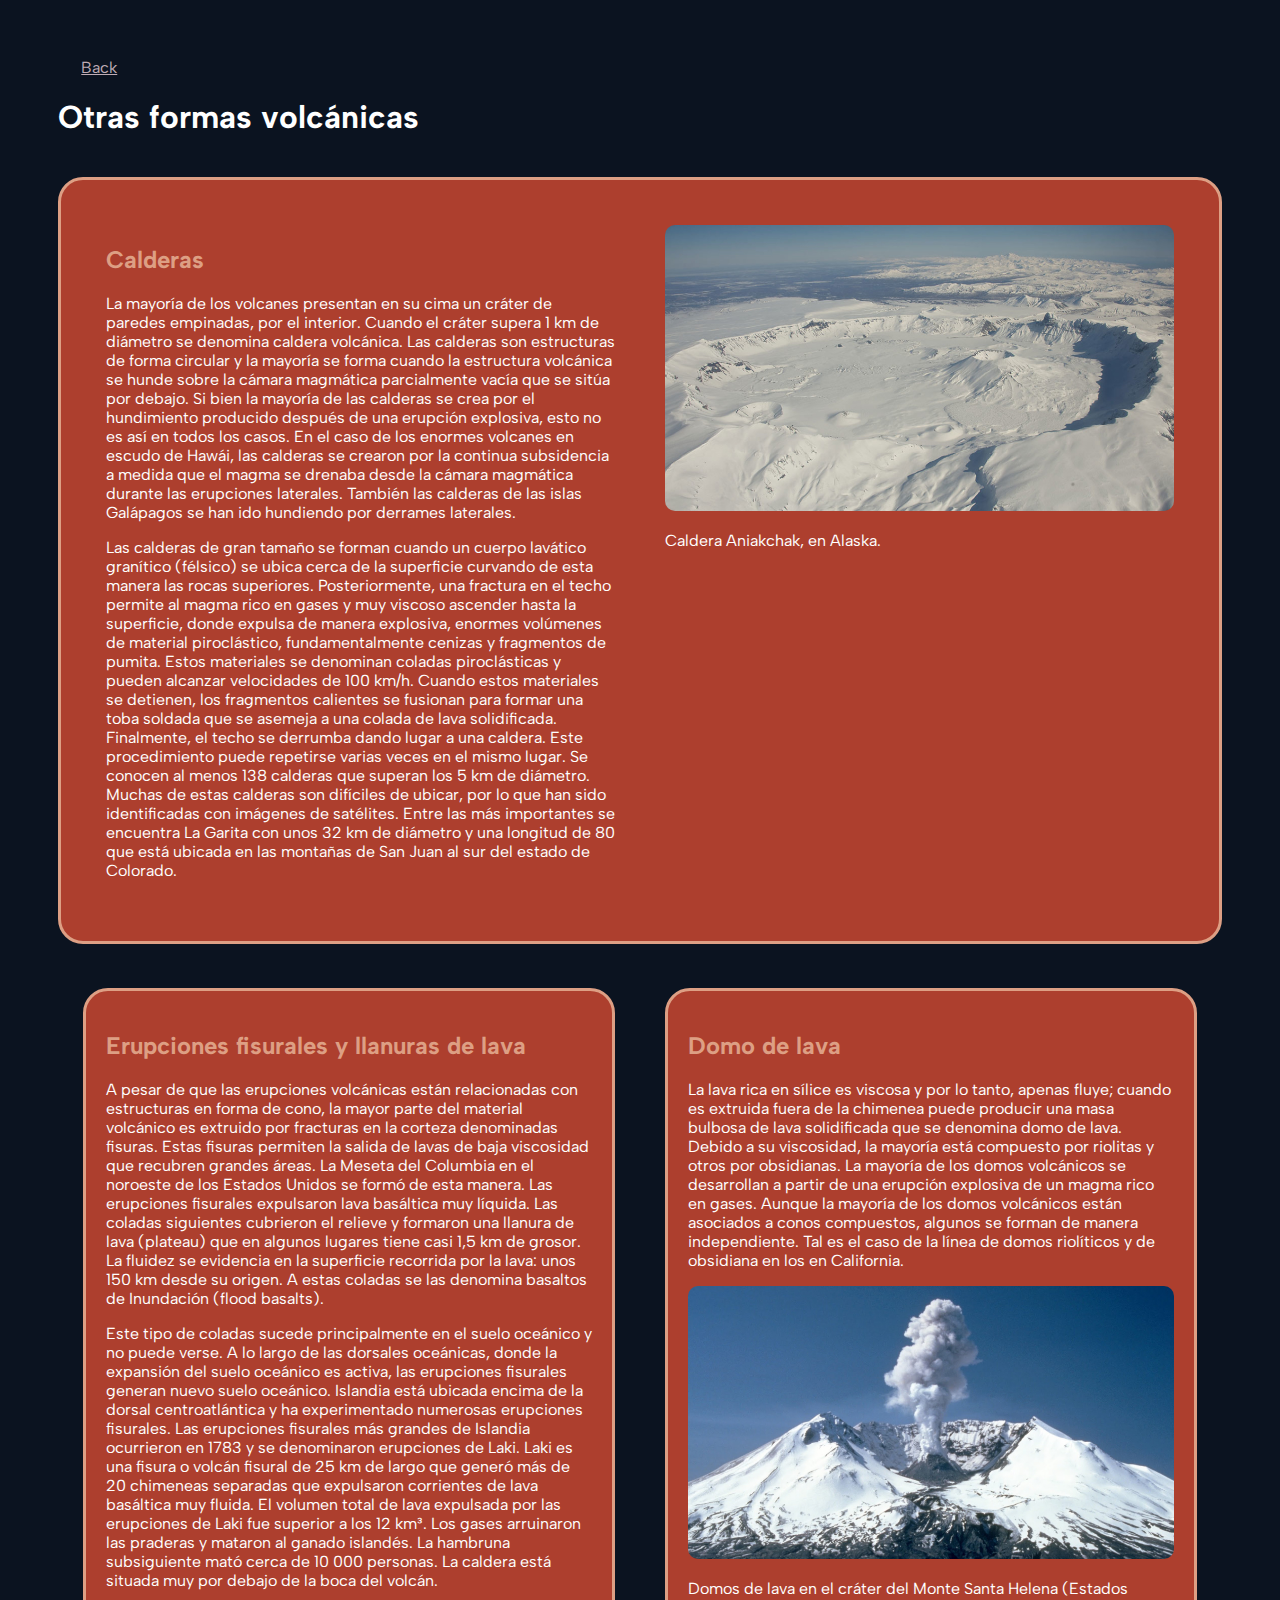
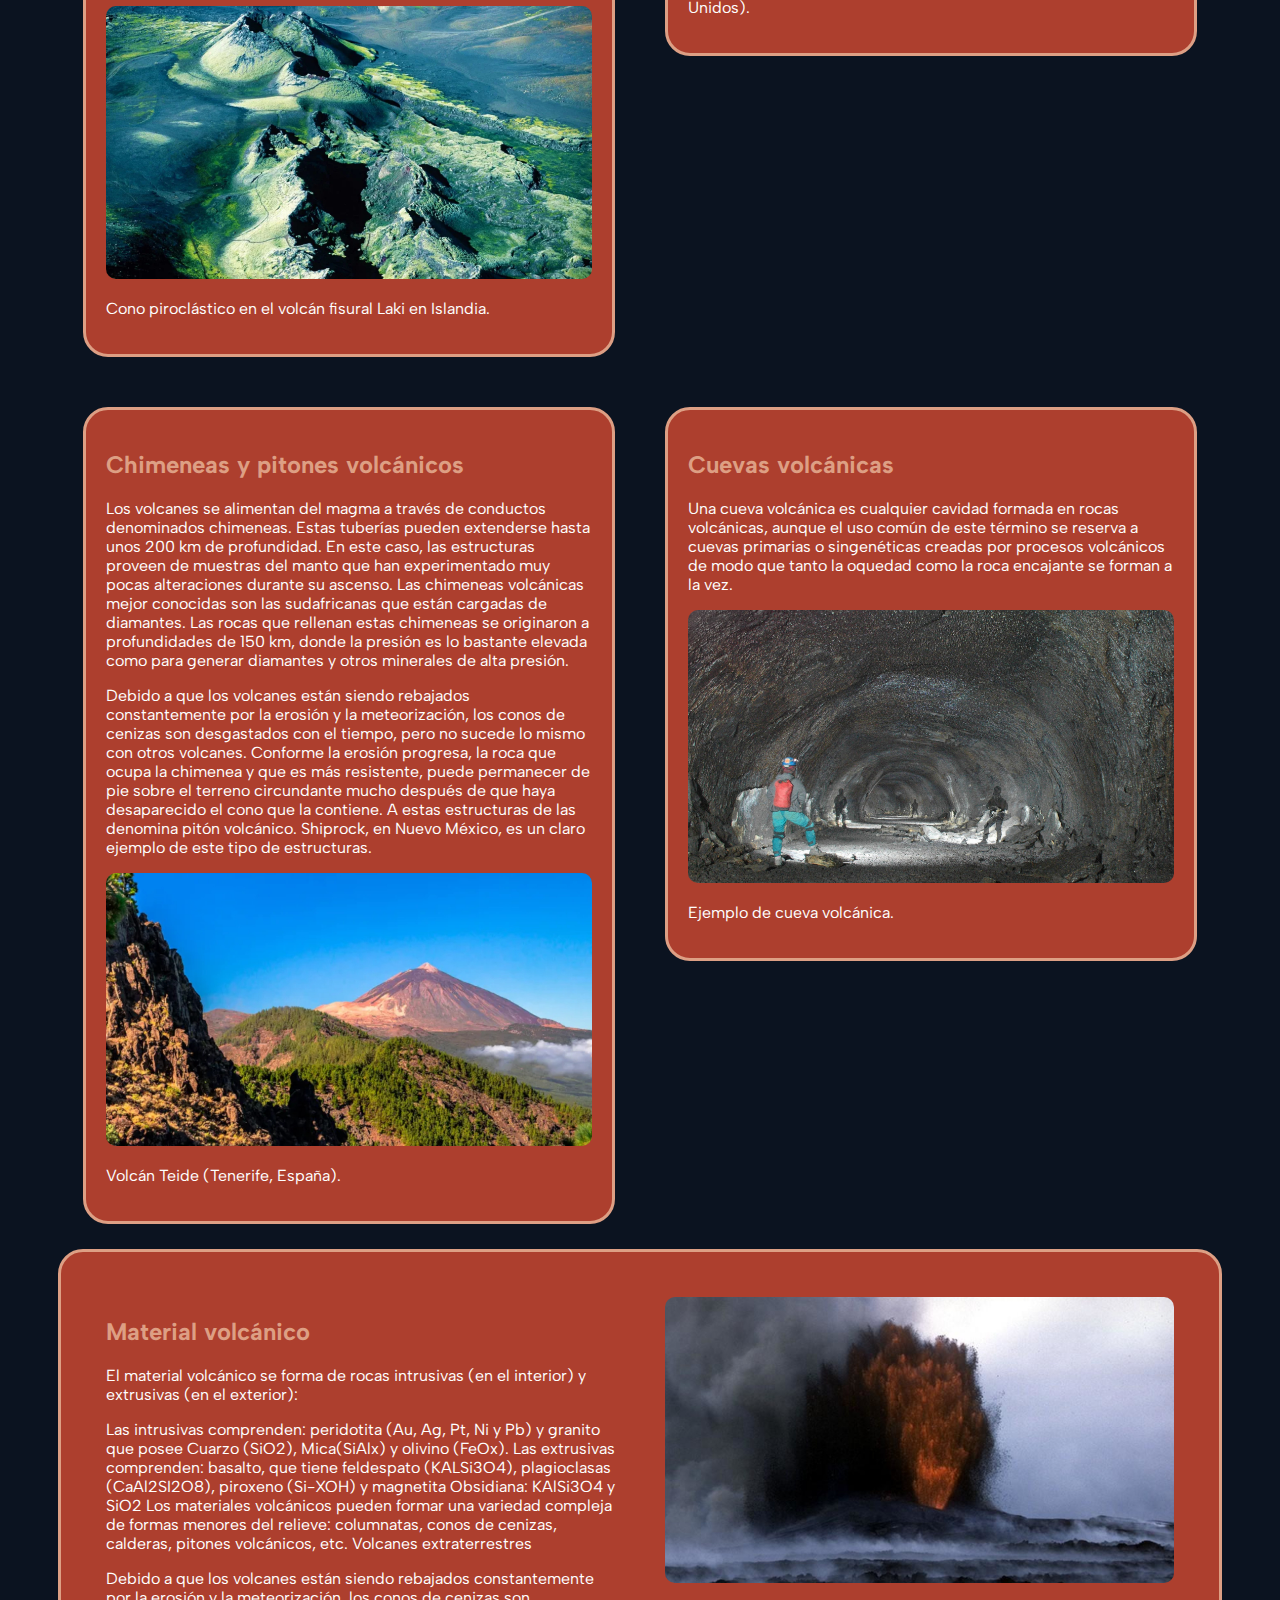
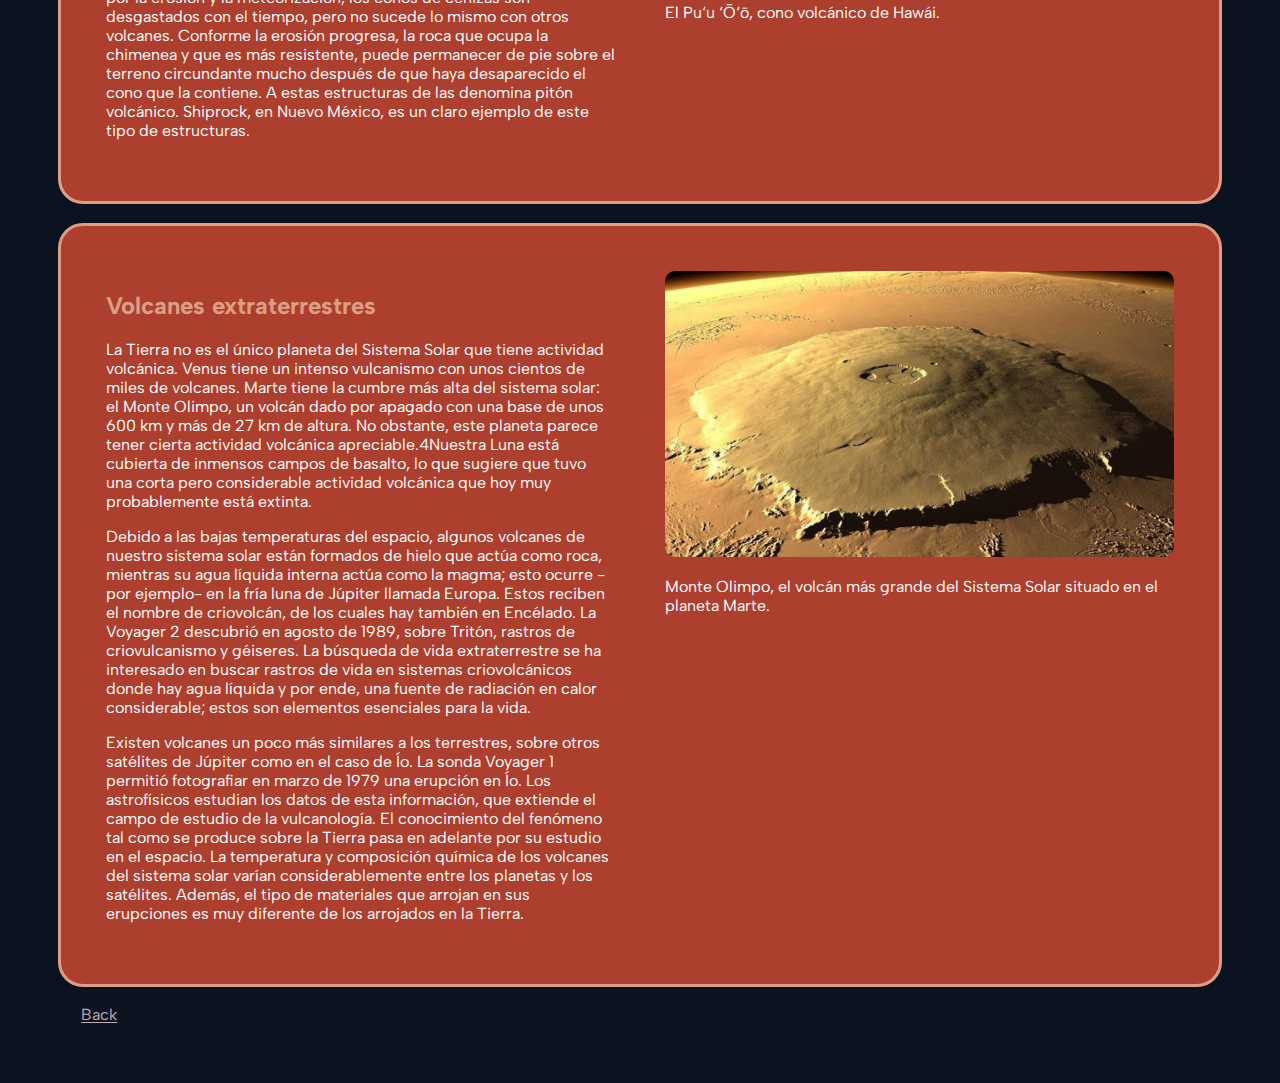
==== commit 48770ef1: "Commit Entrega 2" ====
--- a/project/formas_volcanicas_relacionadas.html
+++ b/project/formas_volcanicas_relacionadas.html
@@ -1,110 +1,63 @@
 <!DOCTYPE html>
 <html lang="es">
-<link href='https://fonts.googleapis.com/css?family=Albert Sans' rel='stylesheet'>
-<style>
-
-    body {
-        font-family: 'Albert Sans';
-        color: #EEEEEE;
-    }
-
-    * {
-        box-sizing: border-box;
-    }
-
-    .roundedSection {
-        border-style: solid;
-        border-radius: 25px;
-        padding: 20px;
-        width: 100%;
-        height: 100%;
-        color:  #F96666;
-    }
-    
-    .general {
-        padding: 50px;
-        background-color: #674747;
-    }
-
-    /* Creamos dos columnas */
-    .columnTwo {
-        float: left;
-        width: 50%;
-        padding: 25px;
-    }
-
-    /* Creamos tres columnas */
-    .columnThree {
-        float: left;
-        width: 33.33%;
-        padding: 25px;
-    }
-    
-    /* Eliminamos los floats después de las columnas */
-    .row:after {
-        content: "";
-        display: table;
-        clear: both;
-    }
-</style>
-
     <head class="general">
         <title>Volcanes Pablo Lario</title>
+        <link rel="stylesheet" href="main.css"/>
     </head>
     <body class="general">
-        <a href="index.html" style="color:#eeeeee85">Back</a>
-        <h1>Otras formas volcánicas</h1>  
+        <a href="index.html" class="general_link">Back</a>
+        <h1 class="general_h1">Otras formas volcánicas</h1>  
         <br>
-        <section  class="roundedSection">
-            <div class="row">
-                <div class="columnTwo">
+        <section  class="general_section">
+            <div class="general_row">
+                <div class="general_column_two">
                 <h2>Calderas</h2>
-                <p style="color:#EEEEEE">
+                <p class="general_p">
                     La mayoría de los volcanes presentan en su cima un cráter de paredes empinadas, por el interior. Cuando el cráter supera 1 km de diámetro se denomina caldera volcánica.
 
                     Las calderas son estructuras de forma circular y la mayoría se forma cuando la estructura volcánica se hunde sobre la cámara magmática parcialmente vacía que se sitúa por debajo. Si bien la mayoría de las calderas se crea por el hundimiento producido después de una erupción explosiva, esto no es así en todos los casos.
                     
                     En el caso de los enormes volcanes en escudo de Hawái, las calderas se crearon por la continua subsidencia a medida que el magma se drenaba desde la cámara magmática durante las erupciones laterales. También las calderas de las islas Galápagos se han ido hundiendo por derrames laterales.
                 </p>  
-                <p style="color:#EEEEEE">
+                <p class="general_p">
                     Las calderas de gran tamaño se forman cuando un cuerpo lavático granítico (félsico) se ubica cerca de la superficie curvando de esta manera las rocas superiores. Posteriormente, una fractura en el techo permite al magma rico en gases y muy viscoso ascender hasta la superficie, donde expulsa de manera explosiva, enormes volúmenes de material piroclástico, fundamentalmente cenizas y fragmentos de pumita. Estos materiales se denominan coladas piroclásticas y pueden alcanzar velocidades de 100 km/h. Cuando estos materiales se detienen, los fragmentos calientes se fusionan para formar una toba soldada que se asemeja a una colada de lava solidificada. Finalmente, el techo se derrumba dando lugar a una caldera. Este procedimiento puede repetirse varias veces en el mismo lugar.
                     
                     Se conocen al menos 138 calderas que superan los 5 km de diámetro. Muchas de estas calderas son difíciles de ubicar, por lo que han sido identificadas con imágenes de satélites. Entre las más importantes se encuentra La Garita con unos 32 km de diámetro y una longitud de 80 que está ubicada en las montañas de San Juan al sur del estado de Colorado.
                 </p>
                 </div>
-                <div class="columnTwo">
-                    <img src="images/caldera_1.jpg" style="width:100%;height:100%">
-                    <p style="color:#EEEEEE">Caldera Aniakchak, en Alaska.</p>
+                <div class="general_column_two">
+                    <img src="images/caldera_1.jpg" class="general_image">
+                    <p class="general_p">Caldera Aniakchak, en Alaska.</p>
                 </div>
             </div>
         </section>
         <br>
         <section>
-            <div class="row">
-                <div class="columnTwo">
-                    <section class="roundedSection">
+            <div class="general_row">
+                <div class="general_column_two">
+                    <section class="general_section">
                         <h2>Erupciones fisurales y llanuras de lava</h2>
-                        <p style="color:#EEEEEE">
+                        <p class="general_p">
                             A pesar de que las erupciones volcánicas están relacionadas con estructuras en forma de cono, la mayor parte del material volcánico es extruido por fracturas en la corteza denominadas fisuras. Estas fisuras permiten la salida de lavas de baja viscosidad que recubren grandes áreas. La Meseta del Columbia en el noroeste de los Estados Unidos se formó de esta manera. Las erupciones fisurales expulsaron lava basáltica muy líquida. Las coladas siguientes cubrieron el relieve y formaron una llanura de lava (plateau) que en algunos lugares tiene casi 1,5 km de grosor. La fluidez se evidencia en la superficie recorrida por la lava: unos 150 km desde su origen. A estas coladas se las denomina basaltos de Inundación (flood basalts).
                         </p>
-                        <p style="color:#EEEEEE">
+                        <p class="general_p">
                             Este tipo de coladas sucede principalmente en el suelo oceánico y no puede verse. A lo largo de las dorsales oceánicas, donde la expansión del suelo oceánico es activa, las erupciones fisurales generan nuevo suelo oceánico. Islandia está ubicada encima de la dorsal centroatlántica y ha experimentado numerosas erupciones fisurales. Las erupciones fisurales más grandes de Islandia ocurrieron en 1783 y se denominaron erupciones de Laki. Laki es una fisura o volcán fisural de 25 km de largo que generó más de 20 chimeneas separadas que expulsaron corrientes de lava basáltica muy fluida. El volumen total de lava expulsada por las erupciones de Laki fue superior a los 12 km³. Los gases arruinaron las praderas y mataron al ganado islandés. La hambruna subsiguiente mató cerca de 10 000 personas. La caldera está situada muy por debajo de la boca del volcán.
                         </p>
-                        <img src="images/cono_piroclástico.jpg " style="width:100%;height:100%">
-                        <p style="color:#EEEEEE">
+                        <img src="images/cono_piroclástico.jpg " class="general_image">
+                        <p class="general_p">
                             Cono piroclástico en el volcán fisural Laki en Islandia.
                         </p>
                     </section>
                 </div>
-                <div class="columnTwo">
-                    <section class="roundedSection">
+                <div class="general_column_two">
+                    <section class="general_section">
                         <h2>Domo de lava</h2>
-                        <p style="color:#EEEEEE">
+                        <p class="general_p">
                             La lava rica en sílice es viscosa y por lo tanto, apenas fluye; cuando es extruida fuera de la chimenea puede producir una masa bulbosa de lava solidificada que se denomina domo de lava. Debido a su viscosidad, la mayoría está compuesto por riolitas y otros por obsidianas. La mayoría de los domos volcánicos se desarrollan a partir de una erupción explosiva de un magma rico en gases.
                             Aunque la mayoría de los domos volcánicos están asociados a conos compuestos, algunos se forman de manera independiente. Tal es el caso de la línea de domos riolíticos y de obsidiana en los en California.
                         </p>
-                        <img src="images/domo_lava_santa_helena.jpg" style="width:100%;height:100%">
-                        <p style="color:#EEEEEE">
+                        <img src="images/domo_lava_santa_helena.jpg" class="general_image">
+                        <p class="general_p">
                             Domos de lava en el cráter del Monte Santa Helena (Estados Unidos).
                         </p>
                     </section>
@@ -112,88 +65,88 @@
             </div>
         </section>
         <section>
-            <div class="row">
-                <div class="columnTwo">
-                    <section class="roundedSection">
+            <div class="general_row">
+                <div class="general_column_two">
+                    <section class="general_section">
                         <h2>Chimeneas y pitones volcánicos</h2>
-                        <p style="color:#EEEEEE">
+                        <p class="general_p">
                             Los volcanes se alimentan del magma a través de conductos denominados chimeneas. Estas tuberías pueden extenderse hasta unos 200 km de profundidad. En este caso, las estructuras proveen de muestras del manto que han experimentado muy pocas alteraciones durante su ascenso.
                             Las chimeneas volcánicas mejor conocidas son las sudafricanas que están cargadas de diamantes. Las rocas que rellenan estas chimeneas se originaron a profundidades de 150 km, donde la presión es lo bastante elevada como para generar diamantes y otros minerales de alta presión.
                         </p>
-                        <p style="color:#EEEEEE">
+                        <p class="general_p">
                             Debido a que los volcanes están siendo rebajados constantemente por la erosión y la meteorización, los conos de cenizas son desgastados con el tiempo, pero no sucede lo mismo con otros volcanes. Conforme la erosión progresa, la roca que ocupa la chimenea y que es más resistente, puede permanecer de pie sobre el terreno circundante mucho después de que haya desaparecido el cono que la contiene. A estas estructuras de las denomina pitón volcánico. Shiprock, en Nuevo México, es un claro ejemplo de este tipo de estructuras.
                         </p>
-                        <img src="images/teide.jpg " style="width:100%;height:100%">
-                        <p style="color:#EEEEEE">
+                        <img src="images/teide.jpg " class="general_image">
+                        <p class="general_p">
                             Volcán Teide (Tenerife, España).
                         </p>
                     </section>
                 </div>
-                <div class="columnTwo">
-                    <section class="roundedSection">
+                <div class="general_column_two">
+                    <section class="general_section">
                         <h2>Cuevas volcánicas</h2>
-                        <p style="color:#EEEEEE">
+                        <p class="general_p">
                             Una cueva volcánica es cualquier cavidad formada en rocas volcánicas, aunque el uso común de este término se reserva a cuevas primarias o singenéticas creadas por procesos volcánicos de modo que tanto la oquedad como la roca encajante se forman a la vez.
                         </p>
-                        <img src="images/cueva_volcánica.jpg" style="width:100%;height:100%">
-                        <p style="color:#EEEEEE">Ejemplo de cueva volcánica.</p>
+                        <img src="images/cueva_volcánica.jpg" class="general_image">
+                        <p class="general_p">Ejemplo de cueva volcánica.</p>
                     </section>
                 </div>
             </div>
         </section>
-        <section class="roundedSection">
-            <div class="row">
-                <div class="columnTwo">
+        <section class="general_section">
+            <div class="general_row">
+                <div class="general_column_two">
                     <h2>Material volcánico</h2>
-                    <p style="color:#EEEEEE">
+                    <p class="general_p">
                         El material volcánico se forma de rocas intrusivas (en el interior) y extrusivas (en el exterior):
                     </p>
-                    <p style="color:#EEEEEE">
+                    <p class="general_p">
                         Las intrusivas comprenden: peridotita (Au, Ag, Pt, Ni y Pb) y granito que posee Cuarzo (SiO2), Mica(SiAlx) y olivino (FeOx).
                         Las extrusivas comprenden: basalto, que tiene feldespato (KALSi3O4), plagioclasas (CaAl2SI2O8), piroxeno (Si-XOH) y magnetita Obsidiana: KAlSi3O4 y SiO2
                         Los materiales volcánicos pueden formar una variedad compleja de formas menores del relieve: columnatas, conos de cenizas, calderas, pitones volcánicos, etc.
                         Volcanes extraterrestres
                     </p>
-                    <p style="color:#EEEEEE">
+                    <p class="general_p">
                         Debido a que los volcanes están siendo rebajados constantemente por la erosión y la meteorización, los conos de cenizas son desgastados con el tiempo, pero no sucede lo mismo con otros volcanes. Conforme la erosión progresa, la roca que ocupa la chimenea y que es más resistente, puede permanecer de pie sobre el terreno circundante mucho después de que haya desaparecido el cono que la contiene. A estas estructuras de las denomina pitón volcánico. Shiprock, en Nuevo México, es un claro ejemplo de este tipo de estructuras.
                     </p>
                 </div>
-                <div class="columnTwo">
-                    <img src="images/cono_volcanico_hawai.jpg" style="width:100%;height:100%">
-                    <p style="color:#EEEEEE">
+                <div class="general_column_two">
+                    <img src="images/cono_volcanico_hawai.jpg" class="general_image">
+                    <p class="general_p">
                         El Pu‘u ‘Ō‘ō, cono volcánico de Hawái.
                     </p>
                 </div>
             </div>
         </section>
         <br>
-        <section class="roundedSection">
-            <div class="row">
-                <div class="columnTwo">
+        <section class="general_section">
+            <div class="general_row">
+                <div class="general_column_two">
                     <h2>Volcanes extraterrestres</h2>
-                    <p style="color:#EEEEEE">
+                    <p class="general_p">
                         La Tierra no es el único planeta del Sistema Solar que tiene actividad volcánica. Venus tiene un intenso vulcanismo con unos cientos de miles de volcanes. Marte tiene la cumbre más alta del sistema solar: el Monte Olimpo, un volcán dado por apagado con una base de unos 600 km y más de 27 km de altura. No obstante, este planeta parece tener cierta actividad volcánica apreciable.4​
 
                         Nuestra Luna está cubierta de inmensos campos de basalto, lo que sugiere que tuvo una corta pero considerable actividad volcánica que hoy muy probablemente está extinta.
                     </p>
-                    <p style="color:#EEEEEE">
+                    <p class="general_p">
                         Debido a las bajas temperaturas del espacio, algunos volcanes de nuestro sistema solar están formados de hielo que actúa como roca, mientras su agua líquida interna actúa como la magma; esto ocurre -por ejemplo- en la fría luna de Júpiter llamada Europa. Estos reciben el nombre de criovolcán, de los cuales hay también en Encélado. La Voyager 2 descubrió en agosto de 1989, sobre Tritón, rastros de criovulcanismo y géiseres. La búsqueda de vida extraterrestre se ha interesado en buscar rastros de vida en sistemas criovolcánicos donde hay agua líquida y por ende, una fuente de radiación en calor considerable; estos son elementos esenciales para la vida.
                     </p>
-                    <p style="color:#EEEEEE">
+                    <p class="general_p">
                         Existen volcanes un poco más similares a los terrestres, sobre otros satélites de Júpiter como en el caso de Ío. La sonda Voyager 1 permitió fotografiar en marzo de 1979 una erupción en Ío. Los astrofísicos estudian los datos de esta información, que extiende el campo de estudio de la vulcanología. El conocimiento del fenómeno tal como se produce sobre la Tierra pasa en adelante por su estudio en el espacio.
                         
                         La temperatura y composición química de los volcanes del sistema solar varían considerablemente entre los planetas y los satélites. Además, el tipo de materiales que arrojan en sus erupciones es muy diferente de los arrojados en la Tierra.</p>
                     </p>
                 </div>
-                <div class="columnTwo">
-                    <img src="images/monte_olimpo.jpg" style="width:100%;height:100%">
-                    <p style="color:#EEEEEE">
+                <div class="general_column_two">
+                    <img src="images/monte_olimpo.jpg" class="general_image">
+                    <p class="general_p">
                         Monte Olimpo, el volcán más grande del Sistema Solar situado en el planeta Marte.
                     </p>
                 </div>
             </div>
         </section>
         <br>
-        <a href="index.html" style="color:#eeeeee85">Back</a>
+        <a href="index.html" class="general_link">Back</a>
     </body>
 </html>--- a/project/main.css
+++ b/project/main.css
@@ -0,0 +1,76 @@
+
+@import url("https://fonts.googleapis.com/css?family=Albert Sans");
+
+body {
+    font-family: 'Albert Sans';
+}
+
+* {
+    box-sizing: border-box;
+}
+
+.general {
+    padding: 50px;
+    background-color: #0B1320;
+}
+
+.general_h1 {
+    color: #ffffff;
+}
+
+.general_h2 {
+    color:#DD9F84;
+}
+
+.general_h3 {
+    color:#AD3F2E;
+}
+
+.general_p {
+    color: #ffffff;
+}
+
+.general_link {
+    color:#BFACB5;
+    border-radius: 5%;
+    padding: 2%;
+}
+
+.general_link:hover {
+    color:#0B1320;
+    background-color: #BFACB5;
+}
+
+.general_image {
+    width:100%;
+    height:100%;
+    border-radius: 10px;
+}
+
+.general_section {
+    border-style: solid;
+    border-radius: 25px;
+    padding: 20px;
+    width: 100%;
+    height: 100%;
+    color:  #DD9F84;
+    background-color: #AD3F2E;
+}
+
+.general_column_two {
+    float: left;
+    width: 50%;
+    padding: 25px;
+}
+
+.general_column_three {
+    float: left;
+    width: 33.33%;
+    padding: 25px;
+}
+
+.general_row:after {
+    content: "";
+    display: table;
+    clear: both;
+}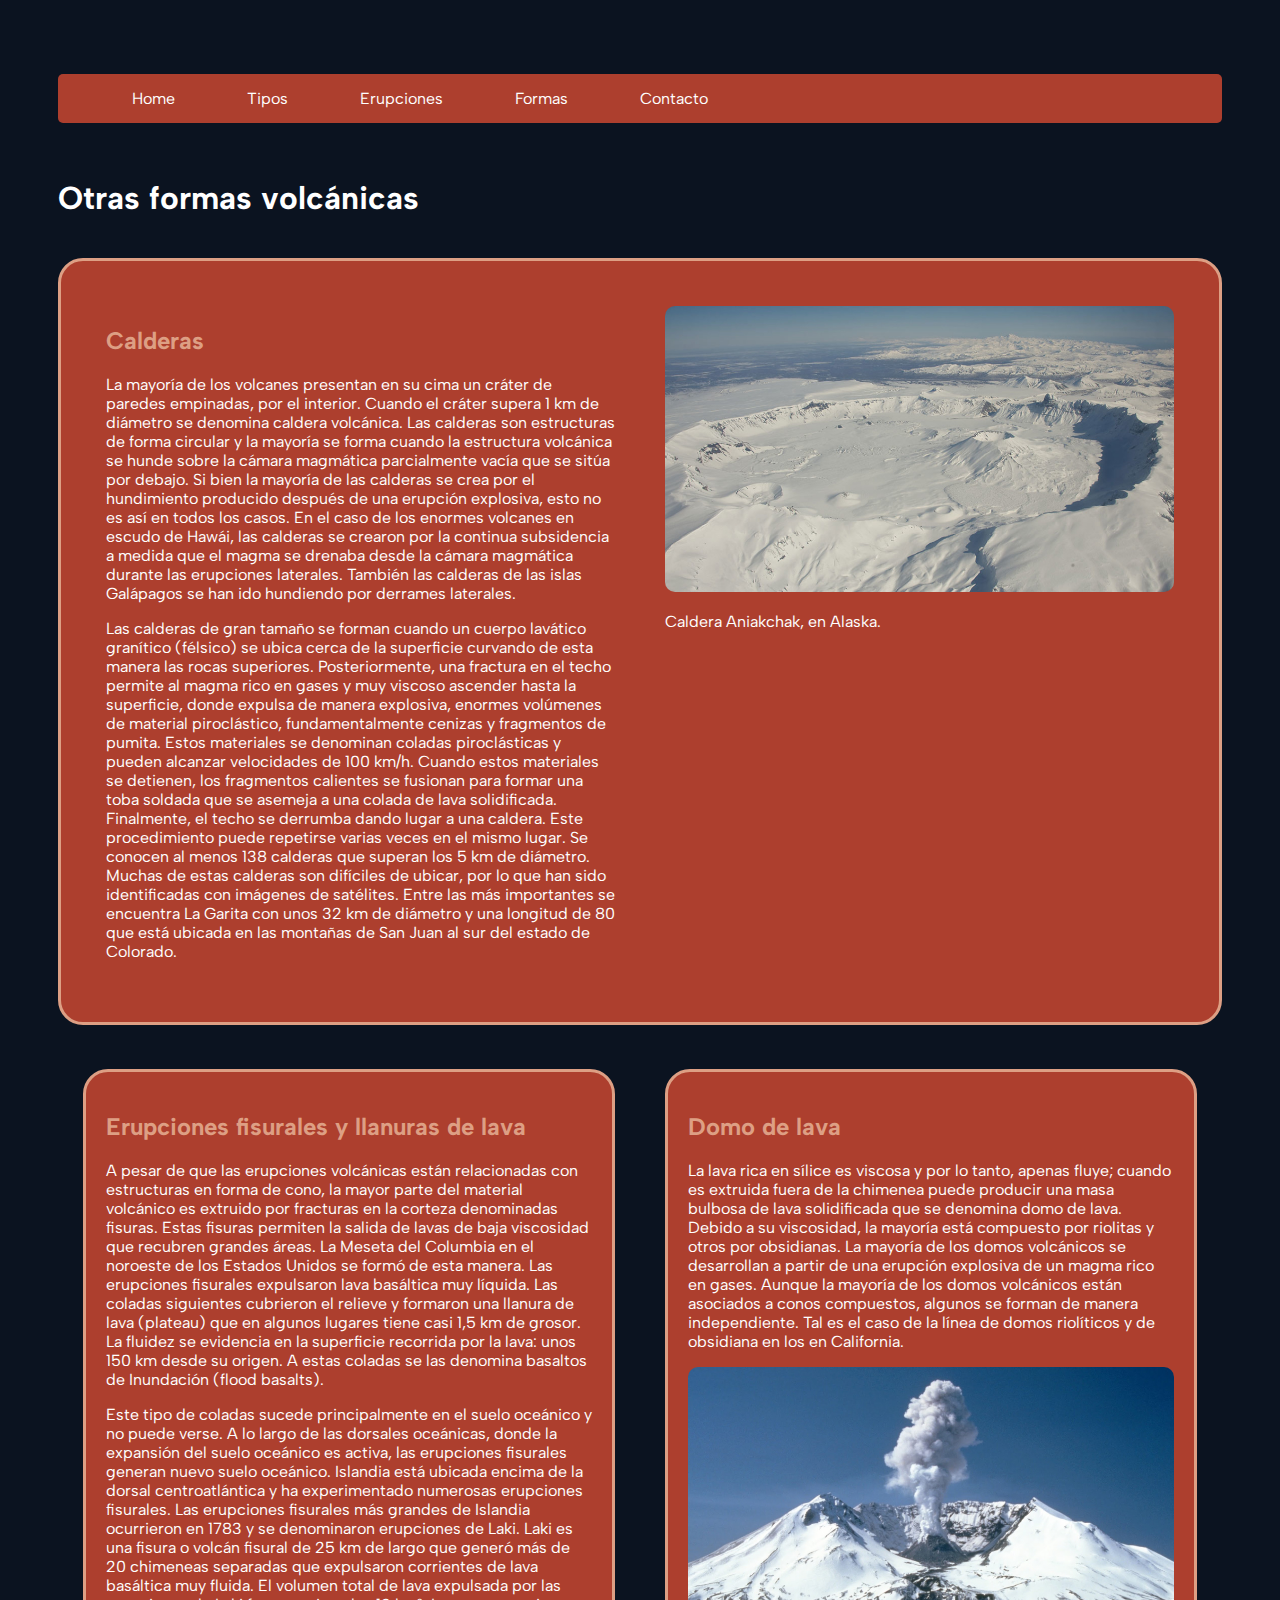
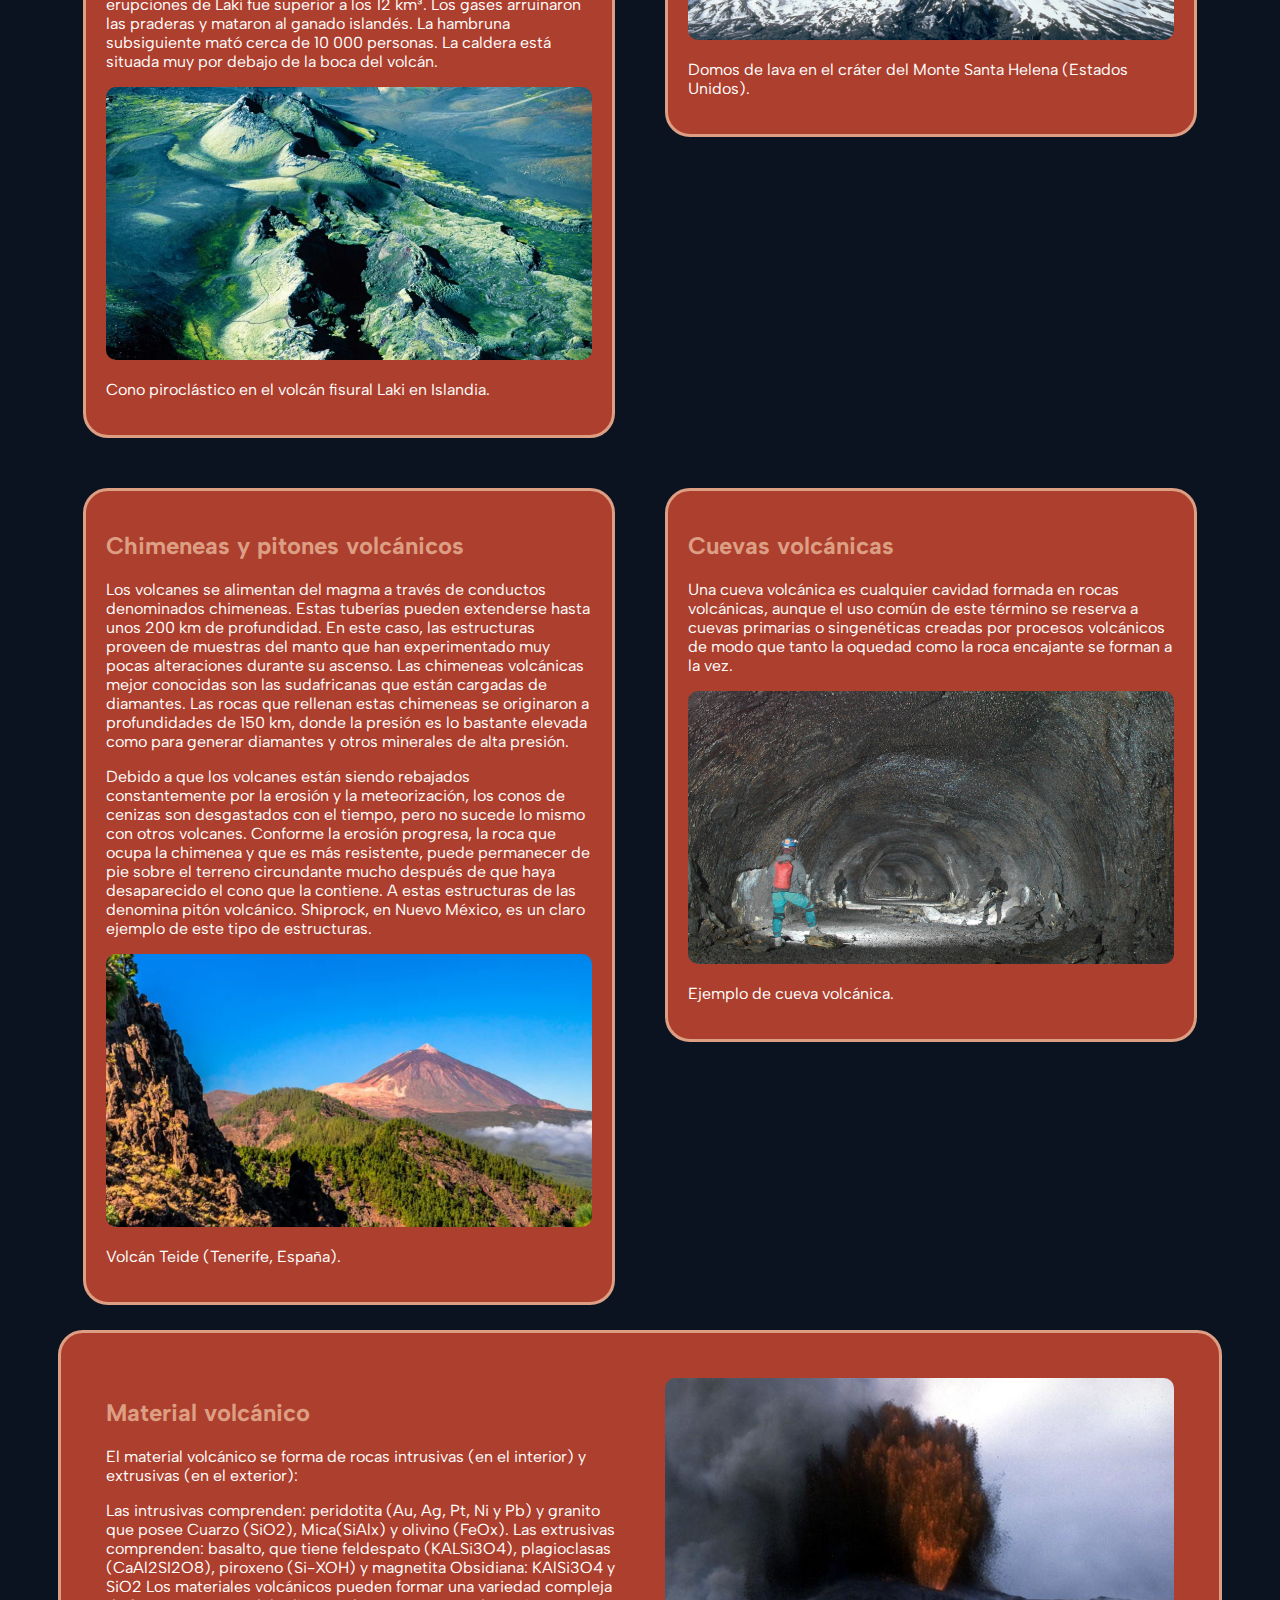
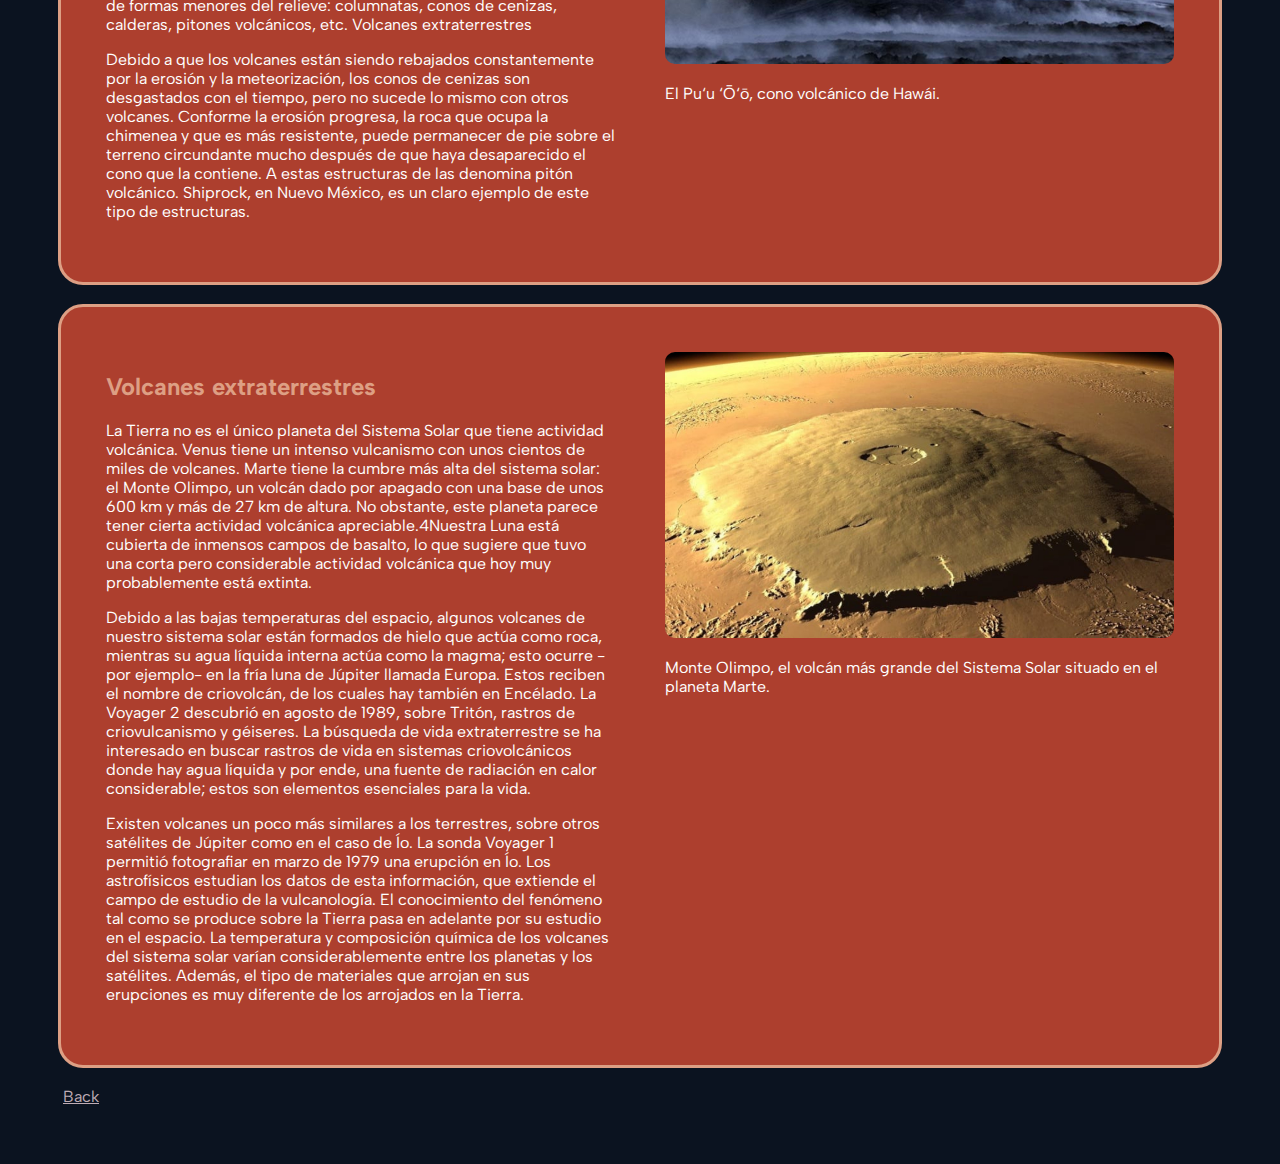
==== commit adc3aa58: "Commit Practica 3" ====
--- a/project/formas_volcanicas_relacionadas.html
+++ b/project/formas_volcanicas_relacionadas.html
@@ -2,10 +2,21 @@
 <html lang="es">
     <head class="general">
         <title>Volcanes Pablo Lario</title>
-        <link rel="stylesheet" href="main.css"/>
+        <link rel="stylesheet" media="screen and (min-width: 900px)" href="widescreen.css">
+        <link rel="stylesheet" media="screen and (max-width: 900px)" href="smallscreen.css">
+        <meta name="viewport" content="width=device-width, initial-scale=1.0" />
     </head>
     <body class="general">
-        <a href="index.html" class="general_link">Back</a>
+        <nav class="nav">
+            <ul class="nav_ul">
+                <li class="nav__li fas fa-home"><a href="index.html">Home</a></li>
+                <li class="nav__li fas fa-user-friends"><a href="tipos_de_volcanes.html">Tipos</a></li>
+                <li class="nav__li fab fa-discourse"><a href="tipos_de_erupciones.html">Erupciones</a></li>
+                <li class="nav__li fas fa-project-diagram"><a href="formas_volcanicas_relacionadas.html">Formas</a></li>
+                <li class="nav__li fas fa-id-card"><a href="contacto.html">Contacto</a></li>
+            </ul>
+        </nav>
+        <br>
         <h1 class="general_h1">Otras formas volcánicas</h1>  
         <br>
         <section  class="general_section">
--- a/project/widescreen.css
+++ b/project/widescreen.css
@@ -0,0 +1,118 @@
+
+@import url("https://fonts.googleapis.com/css?family=Albert Sans");
+
+body {
+    font-family: 'Albert Sans';
+}
+
+* {
+    box-sizing: border-box;
+}
+
+.general {
+    padding: 50px;
+    background-color: #0B1320;
+}
+
+.general_h1 {
+    color: #ffffff;
+}
+
+.general_h2 {
+    color:#DD9F84;
+}
+
+.general_h3 {
+    color:#AD3F2E;
+}
+
+.general_p {
+    color: #ffffff;
+}
+
+.general_link {
+    color:#BFACB5;
+    border-radius: 5%;
+    padding: 5px;
+}
+
+.general_link:hover {
+    color:#0B1320;
+    background-color: #BFACB5;
+}
+
+.general_image {
+    width:100%;
+    height:100%;
+    border-radius: 10px;
+}
+
+.general_section {
+    border-style: solid;
+    border-radius: 25px;
+    padding: 20px;
+    width: 100%;
+    height: 100%;
+    color:  #DD9F84;
+    background-color: #AD3F2E;
+}
+
+.general_column_two {
+    float: left;
+    width: 50%;
+    padding: 25px;
+}
+
+.general_column_three {
+    float: left;
+    width: 33.33%;
+    padding: 25px;
+}
+
+.general_row:after {
+    content: "";
+    display: table;
+    clear: both;
+}
+
+.nav__responsive-ul {
+	display: none;
+}
+
+.nav {
+	margin: 0;
+	background-color: #AD3F2E;
+    border-radius: 5px;
+    position: -webkit-sticky;
+    position: sticky;
+    top: 0;
+}
+
+.nav__li {
+	display: inline-block;
+	padding: 15px;
+	color: white;
+}
+
+.nav__li a {
+	color: white;
+	padding: 12px;
+	margin: 7px 7px;
+	text-decoration: none;
+}
+
+.nav__li i {
+	width: 20px;
+	box-sizing: border-box;
+	text-align: center;
+}
+
+.nav__li:hover {
+	background-color:#DD9F84;
+}
+
+.nav__responsive-button{
+    float: right;
+    text-align: center;
+    margin-right: 10px;
+}--- a/project/smallscreen.css
+++ b/project/smallscreen.css
@@ -0,0 +1,100 @@
+
+@import url("https://fonts.googleapis.com/css?family=Albert Sans");
+
+body {
+    font-family: 'Albert Sans';
+}
+
+* {
+    box-sizing: border-box;
+}
+
+.general {
+    padding: 50px;
+    background-color: #0B1320;
+}
+
+.general_h1 {
+    color: #ffffff;
+}
+
+.general_h2 {
+    color:#DD9F84;
+}
+
+.general_h3 {
+    color:#AD3F2E;
+}
+
+.general_p {
+    color: #ffffff;
+}
+
+.general_link {
+    color:#BFACB5;
+    border-radius: 5%;
+    padding: 5px;
+}
+
+.general_link:hover {
+    color:#0B1320;
+    background-color: #BFACB5;
+}
+
+.general_image {
+    width:100%;
+    height:100%;
+    border-radius: 10px;
+}
+
+.general_section {
+    border-style: solid;
+    border-radius: 25px;
+    padding: 20px;
+    width: 100%;
+    height: 100%;
+    color:  #DD9F84;
+    background-color: #AD3F2E;
+}
+
+.nav__responsive-ul {
+	display: none;
+}
+
+.nav {
+	margin: 0;
+	background-color: #AD3F2E;
+    border-radius: 5px;
+    position: -webkit-sticky;
+    position: sticky;
+    top: 0;
+}
+
+.nav__li {
+	display: inline-block;
+	padding: 15px;
+	color: white;
+}
+
+.nav__li a {
+	color: white;
+	padding: 12px;
+	margin: 7px 7px;
+	text-decoration: none;
+}
+
+.nav__li i {
+	width: 20px;
+	box-sizing: border-box;
+	text-align: center;
+}
+
+.nav__li:hover {
+	background-color:#DD9F84;
+}
+
+.nav__responsive-button{
+    float: right;
+    text-align: center;
+    margin-right: 10px;
+}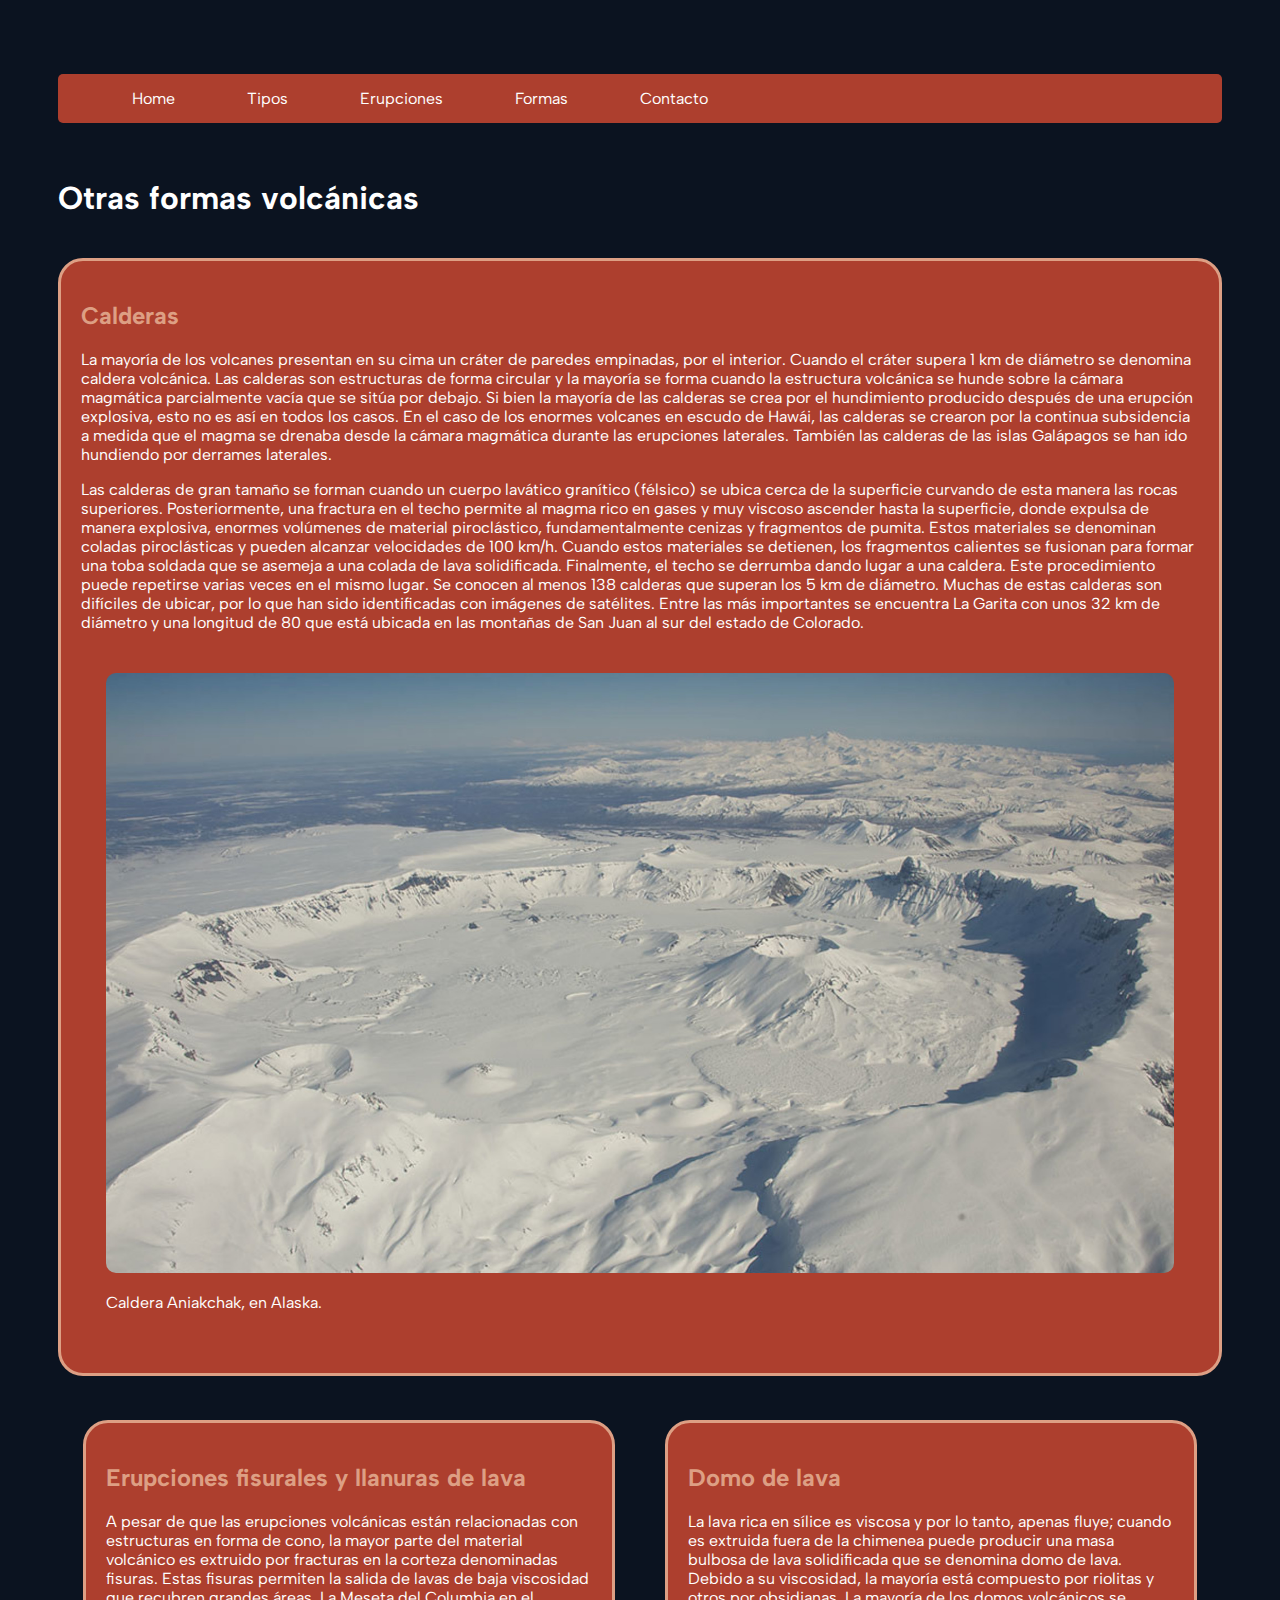
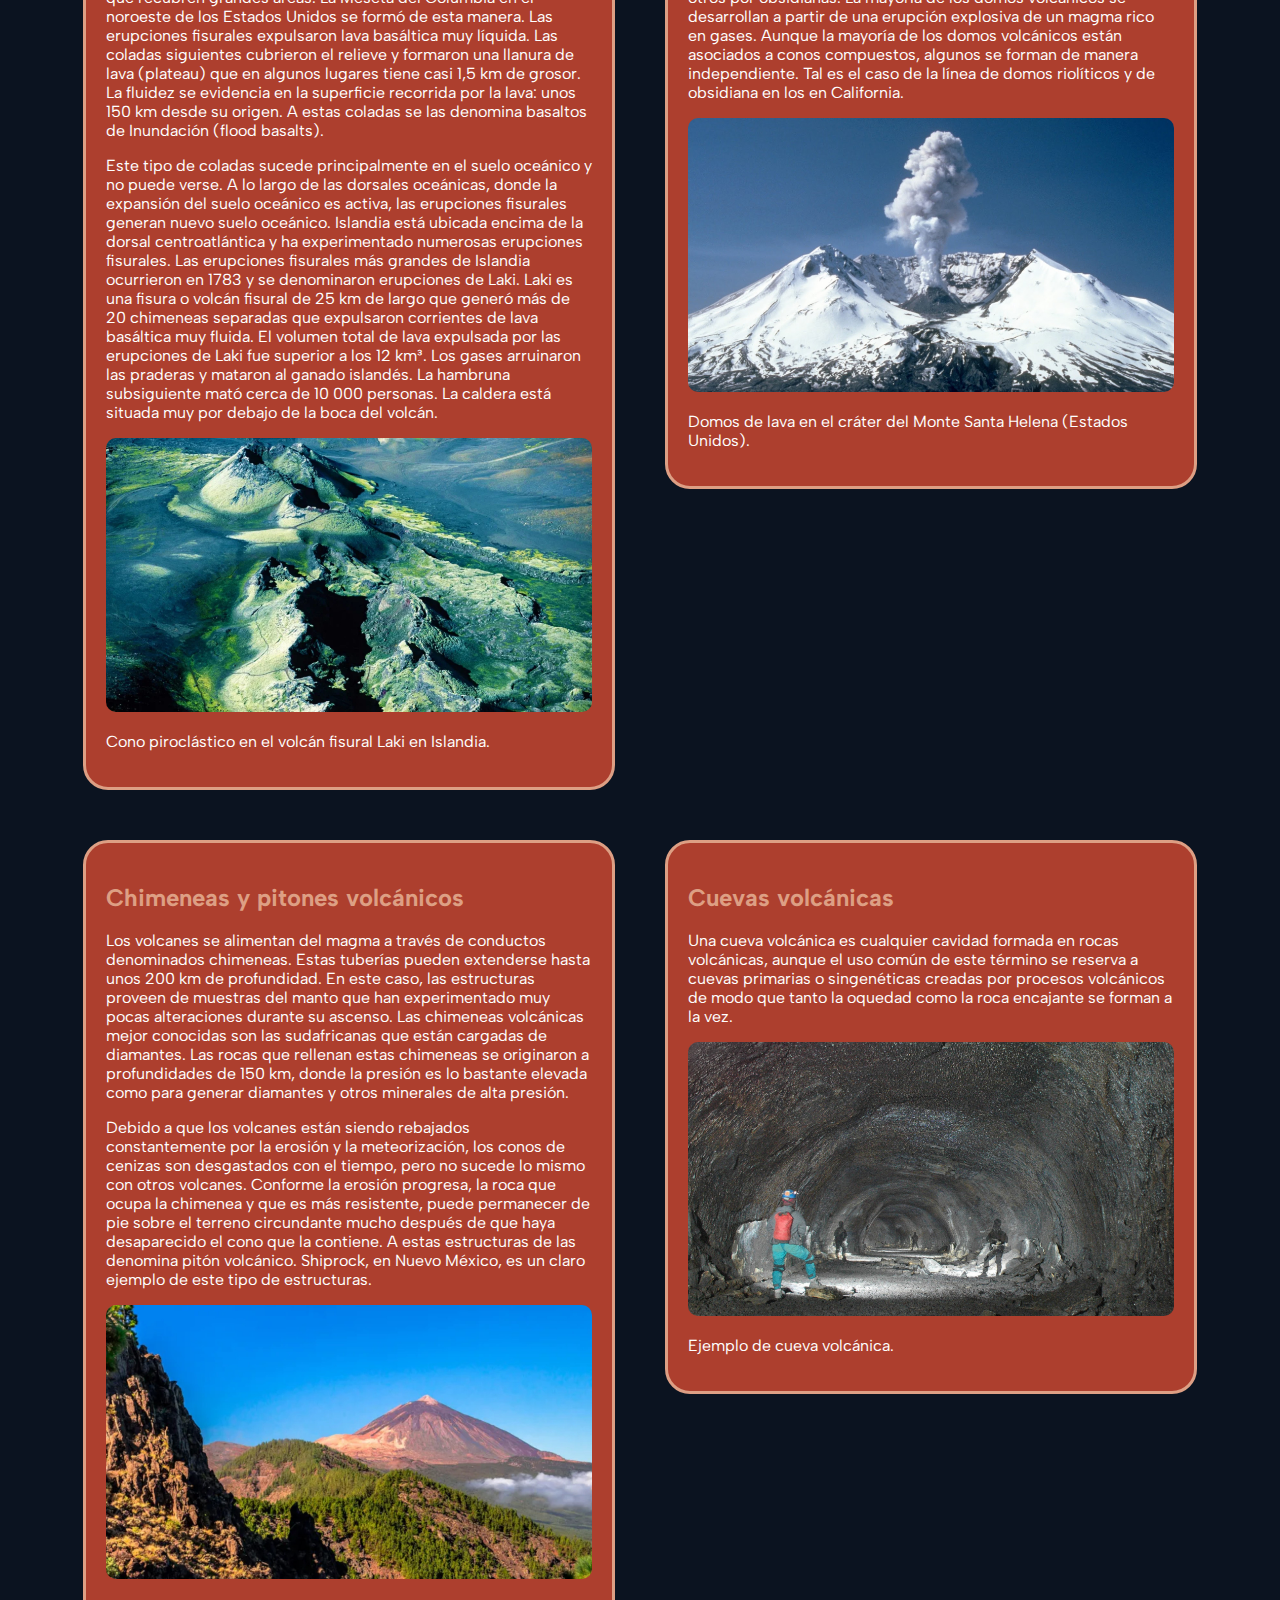
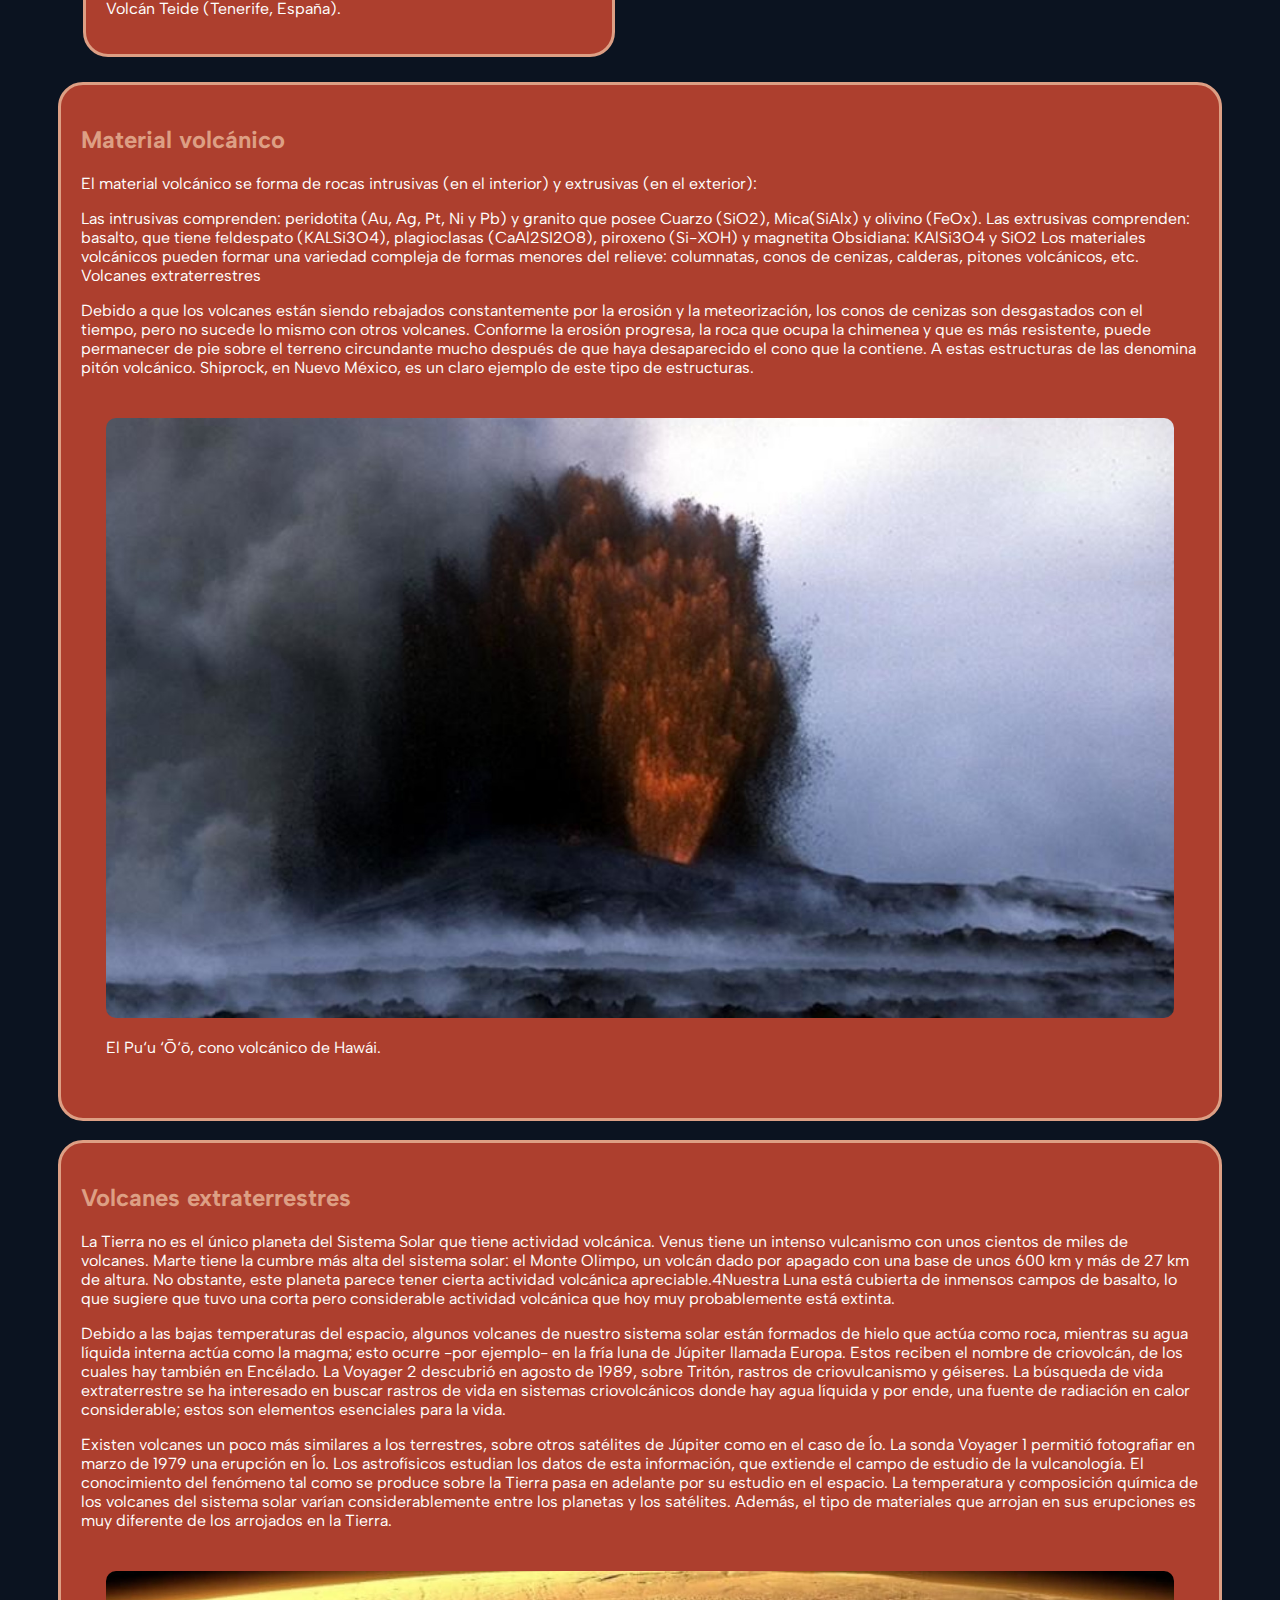
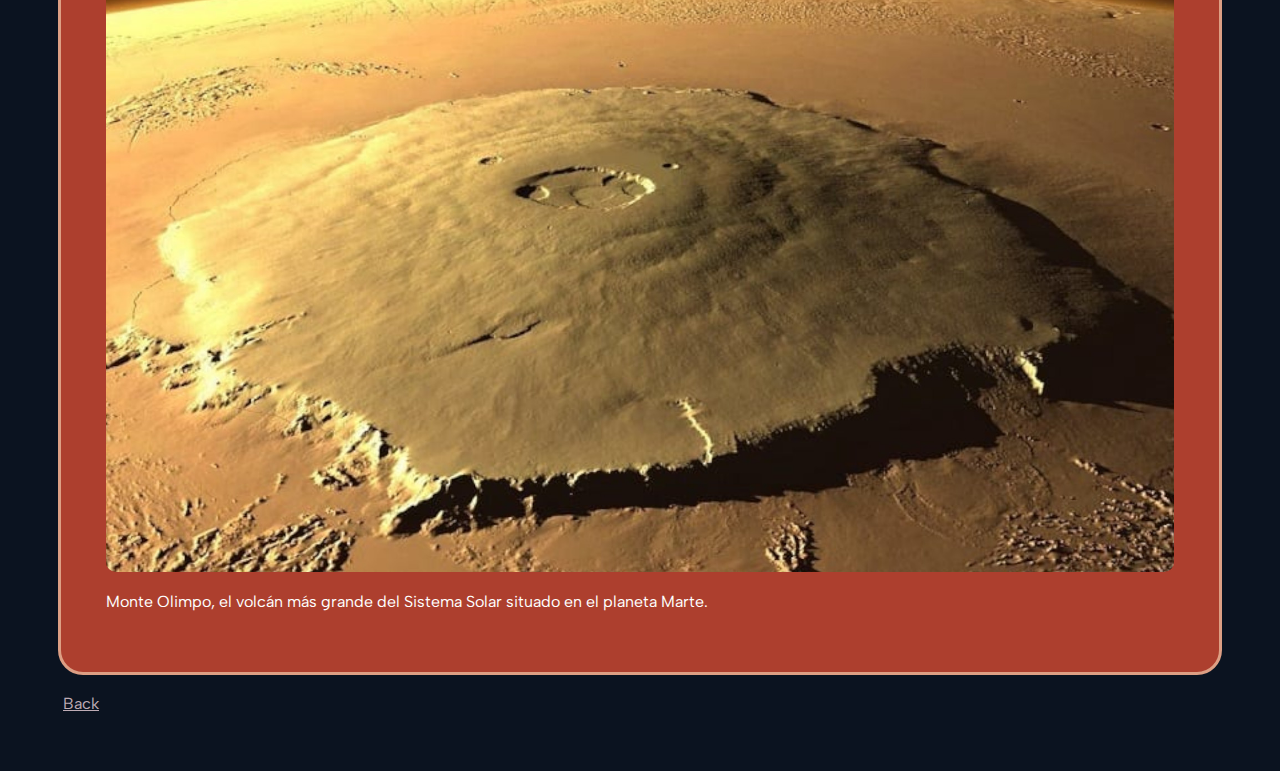
==== commit 6dbf552b: "Commit Entrega 4" ====
--- a/project/formas_volcanicas_relacionadas.html
+++ b/project/formas_volcanicas_relacionadas.html
@@ -20,8 +20,8 @@
         <h1 class="general_h1">Otras formas volcánicas</h1>  
         <br>
         <section  class="general_section">
-            <div class="general_row">
-                <div class="general_column_two">
+            <div>
+                <div>
                 <h2>Calderas</h2>
                 <p class="general_p">
                     La mayoría de los volcanes presentan en su cima un cráter de paredes empinadas, por el interior. Cuando el cráter supera 1 km de diámetro se denomina caldera volcánica.
@@ -36,7 +36,7 @@
                     Se conocen al menos 138 calderas que superan los 5 km de diámetro. Muchas de estas calderas son difíciles de ubicar, por lo que han sido identificadas con imágenes de satélites. Entre las más importantes se encuentra La Garita con unos 32 km de diámetro y una longitud de 80 que está ubicada en las montañas de San Juan al sur del estado de Colorado.
                 </p>
                 </div>
-                <div class="general_column_two">
+                <div class="general_item">
                     <img src="images/caldera_1.jpg" class="general_image">
                     <p class="general_p">Caldera Aniakchak, en Alaska.</p>
                 </div>
@@ -44,8 +44,8 @@
         </section>
         <br>
         <section>
-            <div class="general_row">
-                <div class="general_column_two">
+            <div class="general_container_two">
+                <div class="general_item">
                     <section class="general_section">
                         <h2>Erupciones fisurales y llanuras de lava</h2>
                         <p class="general_p">
@@ -60,7 +60,7 @@
                         </p>
                     </section>
                 </div>
-                <div class="general_column_two">
+                <div class="general_item">
                     <section class="general_section">
                         <h2>Domo de lava</h2>
                         <p class="general_p">
@@ -76,8 +76,8 @@
             </div>
         </section>
         <section>
-            <div class="general_row">
-                <div class="general_column_two">
+            <div class="general_container_two">
+                <div class="general_item">
                     <section class="general_section">
                         <h2>Chimeneas y pitones volcánicos</h2>
                         <p class="general_p">
@@ -93,7 +93,7 @@
                         </p>
                     </section>
                 </div>
-                <div class="general_column_two">
+                <div class="general_item">
                     <section class="general_section">
                         <h2>Cuevas volcánicas</h2>
                         <p class="general_p">
@@ -106,8 +106,8 @@
             </div>
         </section>
         <section class="general_section">
-            <div class="general_row">
-                <div class="general_column_two">
+            <div>
+                <div>
                     <h2>Material volcánico</h2>
                     <p class="general_p">
                         El material volcánico se forma de rocas intrusivas (en el interior) y extrusivas (en el exterior):
@@ -122,7 +122,7 @@
                         Debido a que los volcanes están siendo rebajados constantemente por la erosión y la meteorización, los conos de cenizas son desgastados con el tiempo, pero no sucede lo mismo con otros volcanes. Conforme la erosión progresa, la roca que ocupa la chimenea y que es más resistente, puede permanecer de pie sobre el terreno circundante mucho después de que haya desaparecido el cono que la contiene. A estas estructuras de las denomina pitón volcánico. Shiprock, en Nuevo México, es un claro ejemplo de este tipo de estructuras.
                     </p>
                 </div>
-                <div class="general_column_two">
+                <div class="general_item">
                     <img src="images/cono_volcanico_hawai.jpg" class="general_image">
                     <p class="general_p">
                         El Pu‘u ‘Ō‘ō, cono volcánico de Hawái.
@@ -132,8 +132,8 @@
         </section>
         <br>
         <section class="general_section">
-            <div class="general_row">
-                <div class="general_column_two">
+            <div>
+                <div>
                     <h2>Volcanes extraterrestres</h2>
                     <p class="general_p">
                         La Tierra no es el único planeta del Sistema Solar que tiene actividad volcánica. Venus tiene un intenso vulcanismo con unos cientos de miles de volcanes. Marte tiene la cumbre más alta del sistema solar: el Monte Olimpo, un volcán dado por apagado con una base de unos 600 km y más de 27 km de altura. No obstante, este planeta parece tener cierta actividad volcánica apreciable.4​
@@ -149,7 +149,7 @@
                         La temperatura y composición química de los volcanes del sistema solar varían considerablemente entre los planetas y los satélites. Además, el tipo de materiales que arrojan en sus erupciones es muy diferente de los arrojados en la Tierra.</p>
                     </p>
                 </div>
-                <div class="general_column_two">
+                <div class="general_item">
                     <img src="images/monte_olimpo.jpg" class="general_image">
                     <p class="general_p">
                         Monte Olimpo, el volcán más grande del Sistema Solar situado en el planeta Marte.
--- a/project/widescreen.css
+++ b/project/widescreen.css
@@ -51,28 +51,27 @@
     border-style: solid;
     border-radius: 25px;
     padding: 20px;
-    width: 100%;
-    height: 100%;
     color:  #DD9F84;
     background-color: #AD3F2E;
 }
 
-.general_column_two {
-    float: left;
-    width: 50%;
+.general_item {
+    object-fit: cover;
     padding: 25px;
 }
 
-.general_column_three {
-    float: left;
-    width: 33.33%;
-    padding: 25px;
+.general_container_three {
+    box-sizing:border-box;
+    display: grid;
+    grid-template-rows: 1fr 1fr 1fr;
+    grid-template-columns: 1fr 1fr 1fr;
 }
 
-.general_row:after {
-    content: "";
-    display: table;
-    clear: both;
+.general_container_two {
+    box-sizing:border-box;
+    display: grid;
+    grid-template-rows: 1fr;
+    grid-template-columns: 1fr 1fr;
 }
 
 .nav__responsive-ul {
--- a/project/smallscreen.css
+++ b/project/smallscreen.css
@@ -51,10 +51,20 @@
     border-style: solid;
     border-radius: 25px;
     padding: 20px;
-    width: 100%;
-    height: 100%;
     color:  #DD9F84;
     background-color: #AD3F2E;
+}
+
+.general_item {
+    object-fit: cover;
+    padding: 25px;
+}
+
+.general_container {
+    box-sizing:border-box;
+    display: grid;
+    grid-template-rows: 1fr 1fr 1fr;
+    grid-template-columns: 1fr;
 }
 
 .nav__responsive-ul {
